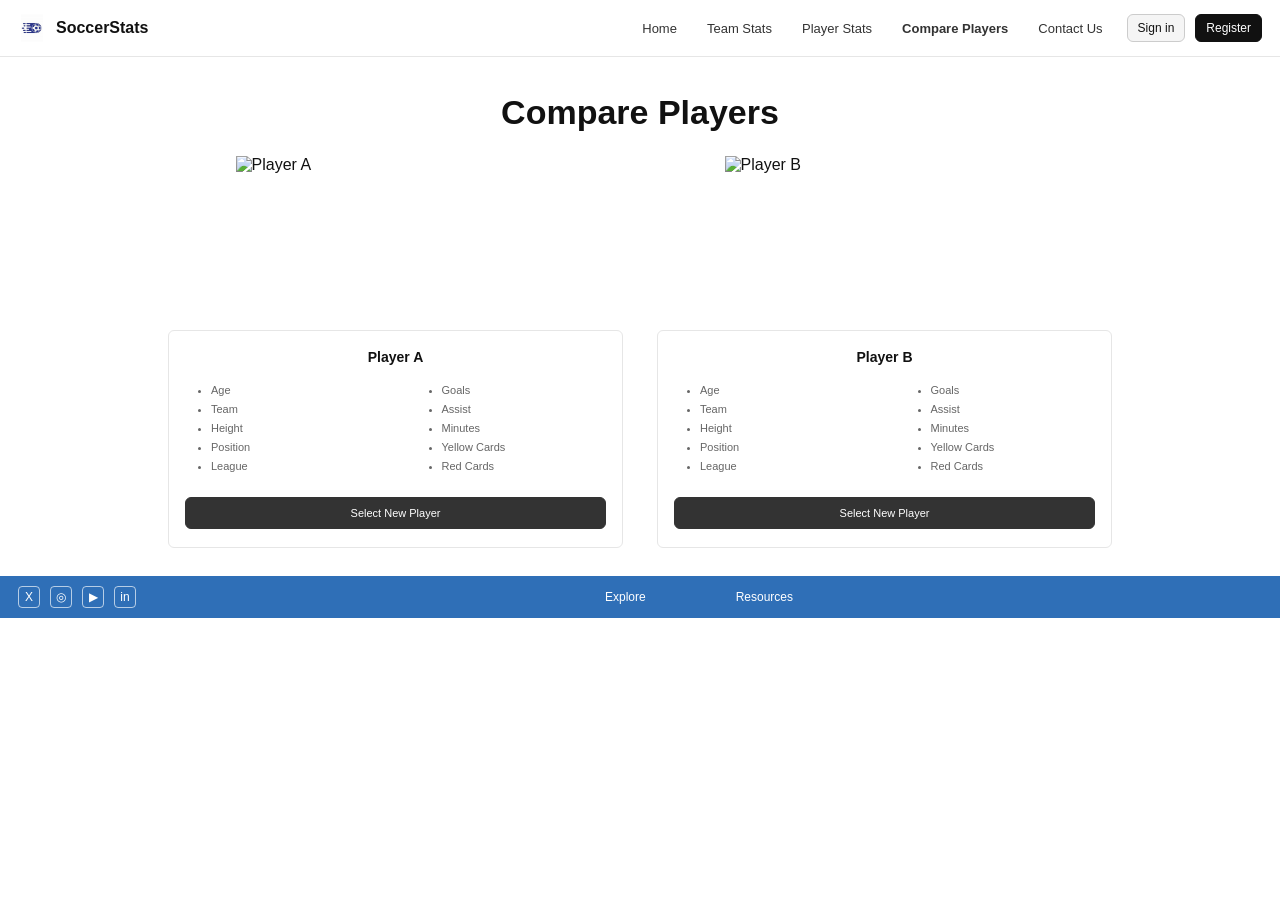
==== compare.html @ dd5eb85a "Add files via upload" ====
<!doctype html>
<html lang="en">
<head>
  <meta charset="utf-8" />
  <meta name="viewport" content="width=device-width, initial-scale=1" />
  <title>SoccerStats | Compare Players</title>
  <!-- Author: Isaac Sanchez  -->
  <link rel="stylesheet" href="styles.css" />
</head>

<body>
  <header class="site-header">
    <div class="brand">
      <img class="brand-logo" src="images/logo.png" alt="SoccerStats logo" />
      <span class="brand-name">SoccerStats</span>
    </div>

    <nav class="top-nav" aria-label="Primary">
      <a class="nav-link" href="index.html">Home</a>
      <a class="nav-link" href="team-stats.html">Team Stats</a>
      <a class="nav-link" href="player-stats.html">Player Stats</a>
      <a class="nav-link active" href="compare.html" aria-current="page">Compare Players</a>
      <a class="nav-link" href="contact.html">Contact Us</a>

      <div class="nav-actions">
        <a class="btn btn-ghost" href="signin.html">Sign in</a>
        <a class="btn btn-solid" href="register.html">Register</a>
      </div>
    </nav>
  </header>

  <main class="page">
    <h1 class="page-title">Compare Players</h1>

    <section class="compare-layout" aria-label="Compare players section">
      <!-- Player A -->
      <article class="compare-panel" aria-label="Player A panel">
        <img class="compare-photo" src="images/players/player-a.jpg" alt="Player A" />

        <div class="compare-card">
          <h2 class="compare-title">Player A</h2>

          <div class="compare-columns">
            <ul class="stat-list">
              <li>Age</li>
              <li>Team</li>
              <li>Height</li>
              <li>Position</li>
              <li>League</li>
            </ul>

            <ul class="stat-list">
              <li>Goals</li>
              <li>Assist</li>
              <li>Minutes</li>
              <li>Yellow Cards</li>
              <li>Red Cards</li>
            </ul>
          </div>

          <button class="select-team-btn" type="button">Select New Player</button>
        </div>
      </article>

      <!-- Player B -->
      <article class="compare-panel" aria-label="Player B panel">
        <img class="compare-photo" src="images/players/player-b.jpg" alt="Player B" />

        <div class="compare-card">
          <h2 class="compare-title">Player B</h2>

          <div class="compare-columns">
            <ul class="stat-list">
              <li>Age</li>
              <li>Team</li>
              <li>Height</li>
              <li>Position</li>
              <li>League</li>
            </ul>

            <ul class="stat-list">
              <li>Goals</li>
              <li>Assist</li>
              <li>Minutes</li>
              <li>Yellow Cards</li>
              <li>Red Cards</li>
            </ul>
          </div>

          <button class="select-team-btn" type="button">Select New Player</button>
        </div>
      </article>
    </section>
  </main>

  <footer class="site-footer">
    <nav class="footer-left" aria-label="Social links">
      <a class="social" href="#" aria-label="X">X</a>
      <a class="social" href="#" aria-label="Instagram">◎</a>
      <a class="social" href="#" aria-label="YouTube">▶</a>
      <a class="social" href="#" aria-label="LinkedIn">in</a>
    </nav>

    <div class="footer-links">
      <a href="#" class="footer-link">Explore</a>
      <a href="#" class="footer-link">Resources</a>
    </div>

    <div class="footer-right" aria-hidden="true"></div>
  </footer>
</body>
</html>
---- styles.css ----
* { box-sizing: border-box; }

:root {
  --text: #111;
  --muted: #666;
  --line: #e6e6e6;
  --blue: #2f6fb7;
  --btn-dark: #111;
}

body {
  margin: 0;
  font-family: Arial, Helvetica, sans-serif;
  color: var(--text);
  background: #fff;
}

/* Header / Nav */
.site-header {
  display: flex;
  align-items: center;
  gap: 20px;
  padding: 14px 18px;
  border-bottom: 1px solid var(--line);
}

.brand {
  display: flex;
  align-items: center;
  gap: 10px;
  min-width: 170px;
}

.brand-logo {
  width: 28px;
  height: 28px;
  object-fit: contain;
}

.brand-name {
  font-weight: 700;
}

.top-nav {
  display: flex;
  align-items: center;
  gap: 18px;
  flex: 1;
  justify-content: flex-end;
  flex-wrap: wrap;
}

.nav-link {
  text-decoration: none;
  color: #333;
  font-size: 13px;
  padding: 6px 6px;
}

.nav-link.active {
  font-weight: 700;
}

.nav-actions {
  display: flex;
  gap: 10px;
  align-items: center;
}

.btn {
  text-decoration: none;
  font-size: 12px;
  padding: 6px 10px;
  border-radius: 6px;
  border: 1px solid #ccc;
  color: #111;
  background: #fff;
  display: inline-block;
}

.btn-ghost { background: #f5f5f5; }

.btn-solid {
  background: var(--btn-dark);
  color: #fff;
  border-color: var(--btn-dark);
}

/* Main layout */
.page {
  max-width: 980px;
  margin: 0 auto;
  padding: 18px 18px 0;
}

.page-title {
  text-align: center;
  font-size: 34px;
  margin: 18px 0 24px;
}

.content {
  display: grid;
  grid-template-columns: 1fr 1fr;
  gap: 34px;
  align-items: start;
  padding-bottom: 20px;
}

.section-head h2 {
  font-size: 14px;
  margin: 0;
}

.muted {
  margin: 4px 0 14px;
  color: var(--muted);
  font-size: 12px;
}

/* Teams grid */
.teams-grid {
  display: grid;
  grid-template-columns: repeat(3, 92px);
  gap: 14px;
  align-items: center;
}

.team-logo {
  width: 92px;
  height: 92px;
  object-fit: contain;
}

/* Players grid */
.players-grid {
  display: grid;
  grid-template-columns: repeat(3, 1fr);
  gap: 10px;
}

.player-img {
  width: 100%;
  aspect-ratio: 3 / 4;
  object-fit: cover;
  border: 1px solid var(--line);
}

/* Team Stats page */
.search-row {
  display: flex;
  justify-content: center;
  align-items: center;
  gap: 110px;
  margin: 0 0 18px;
  color: #8a8a8a;
  font-size: 11px;
}

.search-icon {
  font-weight: 700;
  color: #333;
}

.stats-layout {
  display: grid;
  grid-template-columns: 1fr 1fr;
  gap: 40px;
  align-items: start;
  padding-bottom: 30px;
}

.team-logo-wrap {
  display: flex;
  justify-content: flex-start;
  align-items: flex-start;
}

.team-logo-large {
  width: 340px;
  max-width: 100%;
  height: auto;
  object-fit: contain;
}

.team-card {
  background: #fff;
  border: 1px solid var(--line);
  border-radius: 6px;
  padding: 22px 18px;
  min-height: 285px;
}

.team-card-title {
  text-align: center;
  margin: 0 0 14px;
  font-size: 14px;
}

.team-card-columns {
  display: grid;
  grid-template-columns: 1fr 1fr;
  gap: 60px;
  justify-content: center;
  padding: 0 10px;
}

.stat-list {
  margin: 0;
  padding-left: 16px;
  font-size: 11px;
  color: #666;
}

.stat-list li {
  margin: 7px 0;
}

.select-team-btn {
  display: block;
  width: 100%;
  margin-top: 18px;
  padding: 9px 12px;
  border-radius: 6px;
  border: 1px solid #333;
  background: #333;
  color: #fff;
  font-size: 11px;
  cursor: pointer;
}

.select-team-btn:hover { filter: brightness(1.05); }

/* Footer */
.site-footer {
  background: var(--blue);
  color: #fff;
  padding: 10px 18px;
  display: flex;
  align-items: center;
  justify-content: space-between;
}

.footer-left {
  display: flex;
  gap: 10px;
}

.social {
  width: 22px;
  height: 22px;
  border: 1px solid rgba(255,255,255,0.65);
  border-radius: 4px;
  display: inline-flex;
  align-items: center;
  justify-content: center;
  color: #fff;
  text-decoration: none;
  font-size: 12px;
}

.footer-links {
  display: flex;
  gap: 90px;
  font-size: 12px;
}

.footer-link {
  color: #fff;
  text-decoration: none;
}

/* Responsive */
@media (max-width: 900px) {
  .content { grid-template-columns: 1fr; }
  .stats-layout { grid-template-columns: 1fr; }
  .footer-links { gap: 30px; }
  .team-card-columns { gap: 20px; }
  .search-row { gap: 30px; }
}
/* ===== Contact page ===== */

.page-subtitle {
  text-align: center;
  margin: -10px 0 18px;
  color: #333;
  font-size: 16px;
}

.contact-wrap {
  display: flex;
  justify-content: center;
  padding-bottom: 30px;
}

.contact-card {
  width: 260px;
  border: 1px solid var(--line);
  border-radius: 6px;
  padding: 14px;
  background: #fff;
}

.form-group { margin-bottom: 12px; }

.form-label {
  display: block;
  font-size: 11px;
  color: #333;
  margin-bottom: 4px;
}

.form-input,
.form-textarea {
  width: 100%;
  padding: 7px 8px;
  font-size: 11px;
  border: 1px solid var(--line);
  border-radius: 4px;
  outline: none;
}

.form-textarea { resize: none; }

.form-submit {
  width: 100%;
  padding: 9px 12px;
  border-radius: 6px;
  border: 1px solid #333;
  background: #333;
  color: #fff;
  font-size: 11px;
  cursor: pointer;
}

.form-submit:hover { filter: brightness(1.05); }

/* ===== Compare page ===== */

.compare-layout {
  display: grid;
  grid-template-columns: 1fr 1fr;
  gap: 34px;
  align-items: start;
  padding-bottom: 28px;
}

.compare-panel {
  display: flex;
  flex-direction: column;
  align-items: center;
}

.compare-photo {
  width: 320px;
  max-width: 100%;
  height: 180px;
  object-fit: cover;
  margin-bottom: -6px; /* lets the card tuck under a bit */
}

.compare-card {
  width: 100%;
  border: 1px solid var(--line);
  border-radius: 6px;
  padding: 18px 16px;
  background: #fff;
}

.compare-title {
  text-align: center;
  margin: 0 0 12px;
  font-size: 14px;
}

.compare-columns {
  display: grid;
  grid-template-columns: 1fr 1fr;
  gap: 60px;
  padding: 0 10px;
}

/* ===== Player Stats page ===== */

.playerstats-layout {
  display: grid;
  grid-template-columns: 1fr 1fr;
  gap: 40px;
  align-items: start;
  padding-bottom: 30px;
}

.playerstats-photo-wrap {
  display: flex;
  justify-content: flex-start;
  align-items: flex-start;
}

.playerstats-photo {
  width: 520px;
  max-width: 100%;
  height: auto;
  object-fit: cover;
}

/* Responsive adjustments */
@media (max-width: 900px) {
  .compare-layout { grid-template-columns: 1fr; }
  .playerstats-layout { grid-template-columns: 1fr; }
  .compare-columns { gap: 20px; }
}
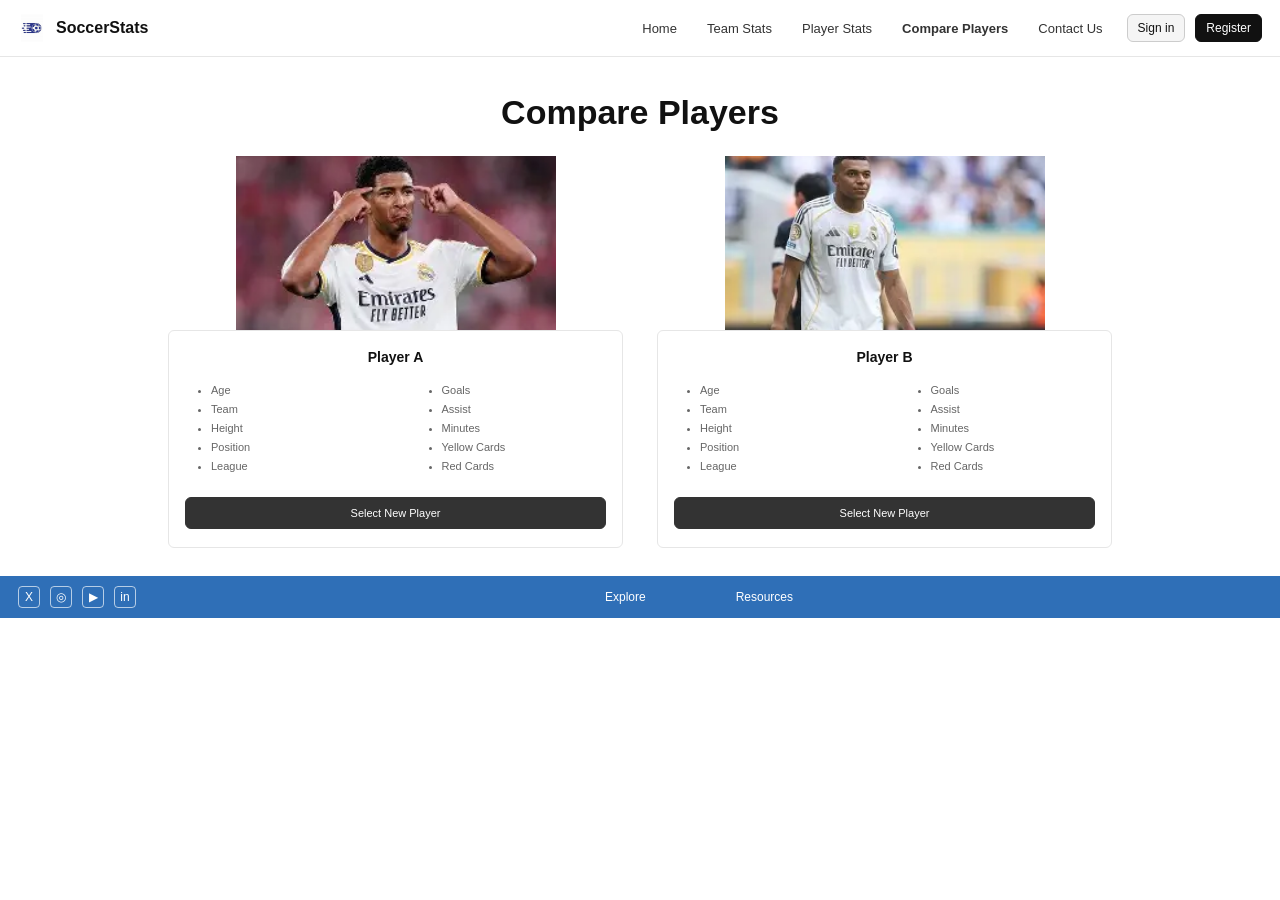
==== commit 6ae462ee: "Update player images and details in compare.html" ====
--- a/compare.html
+++ b/compare.html
@@ -35,7 +35,7 @@
     <section class="compare-layout" aria-label="Compare players section">
       <!-- Player A -->
       <article class="compare-panel" aria-label="Player A panel">
-        <img class="compare-photo" src="images/players/player-a.jpg" alt="Player A" />
+        <img class="compare-photo" src="images/players/bellingham.jpg" alt="Player A" />
 
         <div class="compare-card">
           <h2 class="compare-title">Player A</h2>
@@ -64,7 +64,7 @@
 
       <!-- Player B -->
       <article class="compare-panel" aria-label="Player B panel">
-        <img class="compare-photo" src="images/players/player-b.jpg" alt="Player B" />
+        <img class="compare-photo" src="images/players/mbappe.jpg" alt="Player B" />
 
         <div class="compare-card">
           <h2 class="compare-title">Player B</h2>
@@ -109,4 +109,5 @@
     <div class="footer-right" aria-hidden="true"></div>
   </footer>
 </body>
-</html>+
+</html>
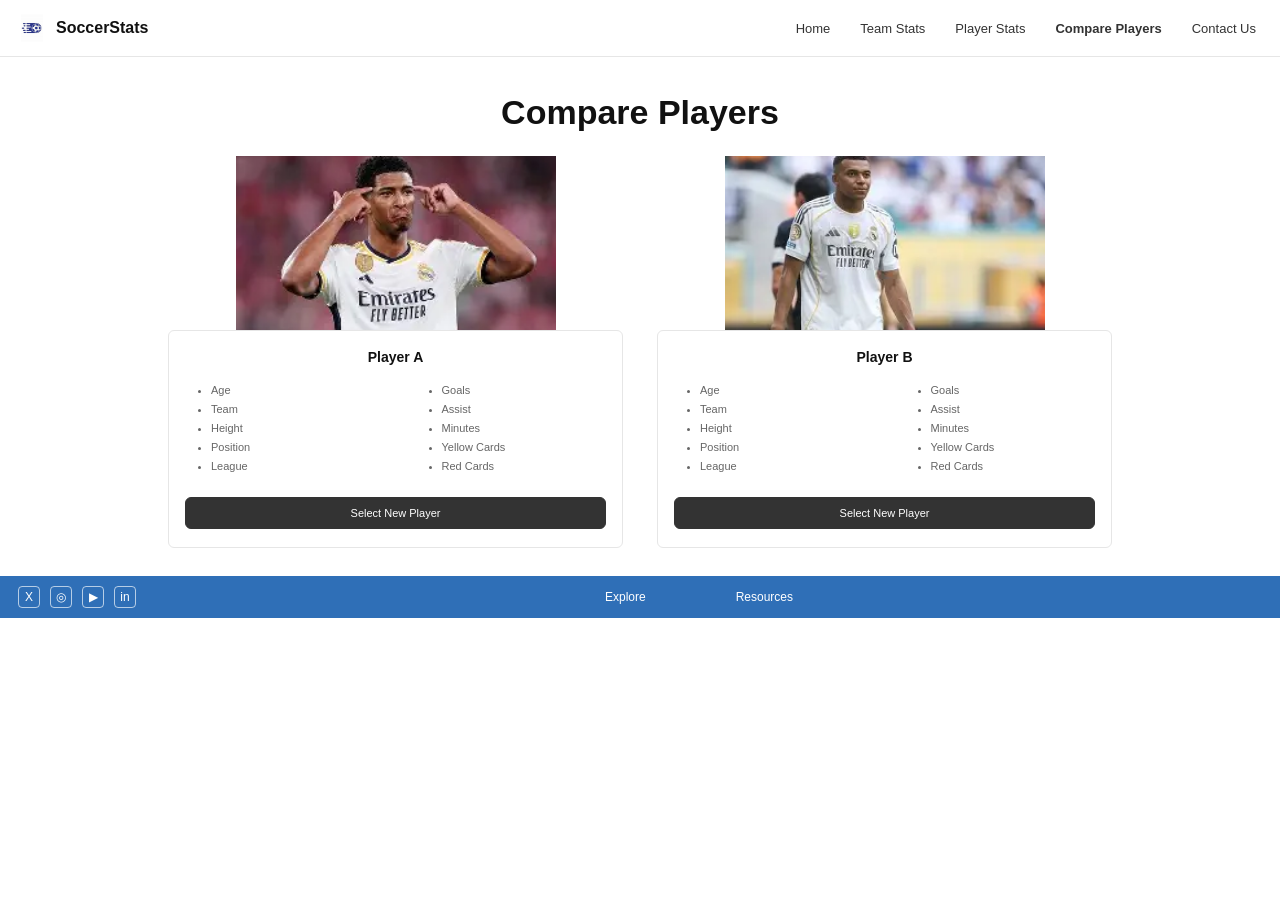
==== commit ed588a87: "Remove unnecessary HTML elements" ====
--- a/compare.html
+++ b/compare.html
@@ -21,11 +21,6 @@
       <a class="nav-link" href="player-stats.html">Player Stats</a>
       <a class="nav-link active" href="compare.html" aria-current="page">Compare Players</a>
       <a class="nav-link" href="contact.html">Contact Us</a>
-
-      <div class="nav-actions">
-        <a class="btn btn-ghost" href="signin.html">Sign in</a>
-        <a class="btn btn-solid" href="register.html">Register</a>
-      </div>
     </nav>
   </header>
 
@@ -111,3 +106,4 @@
 </body>
 
 </html>
+
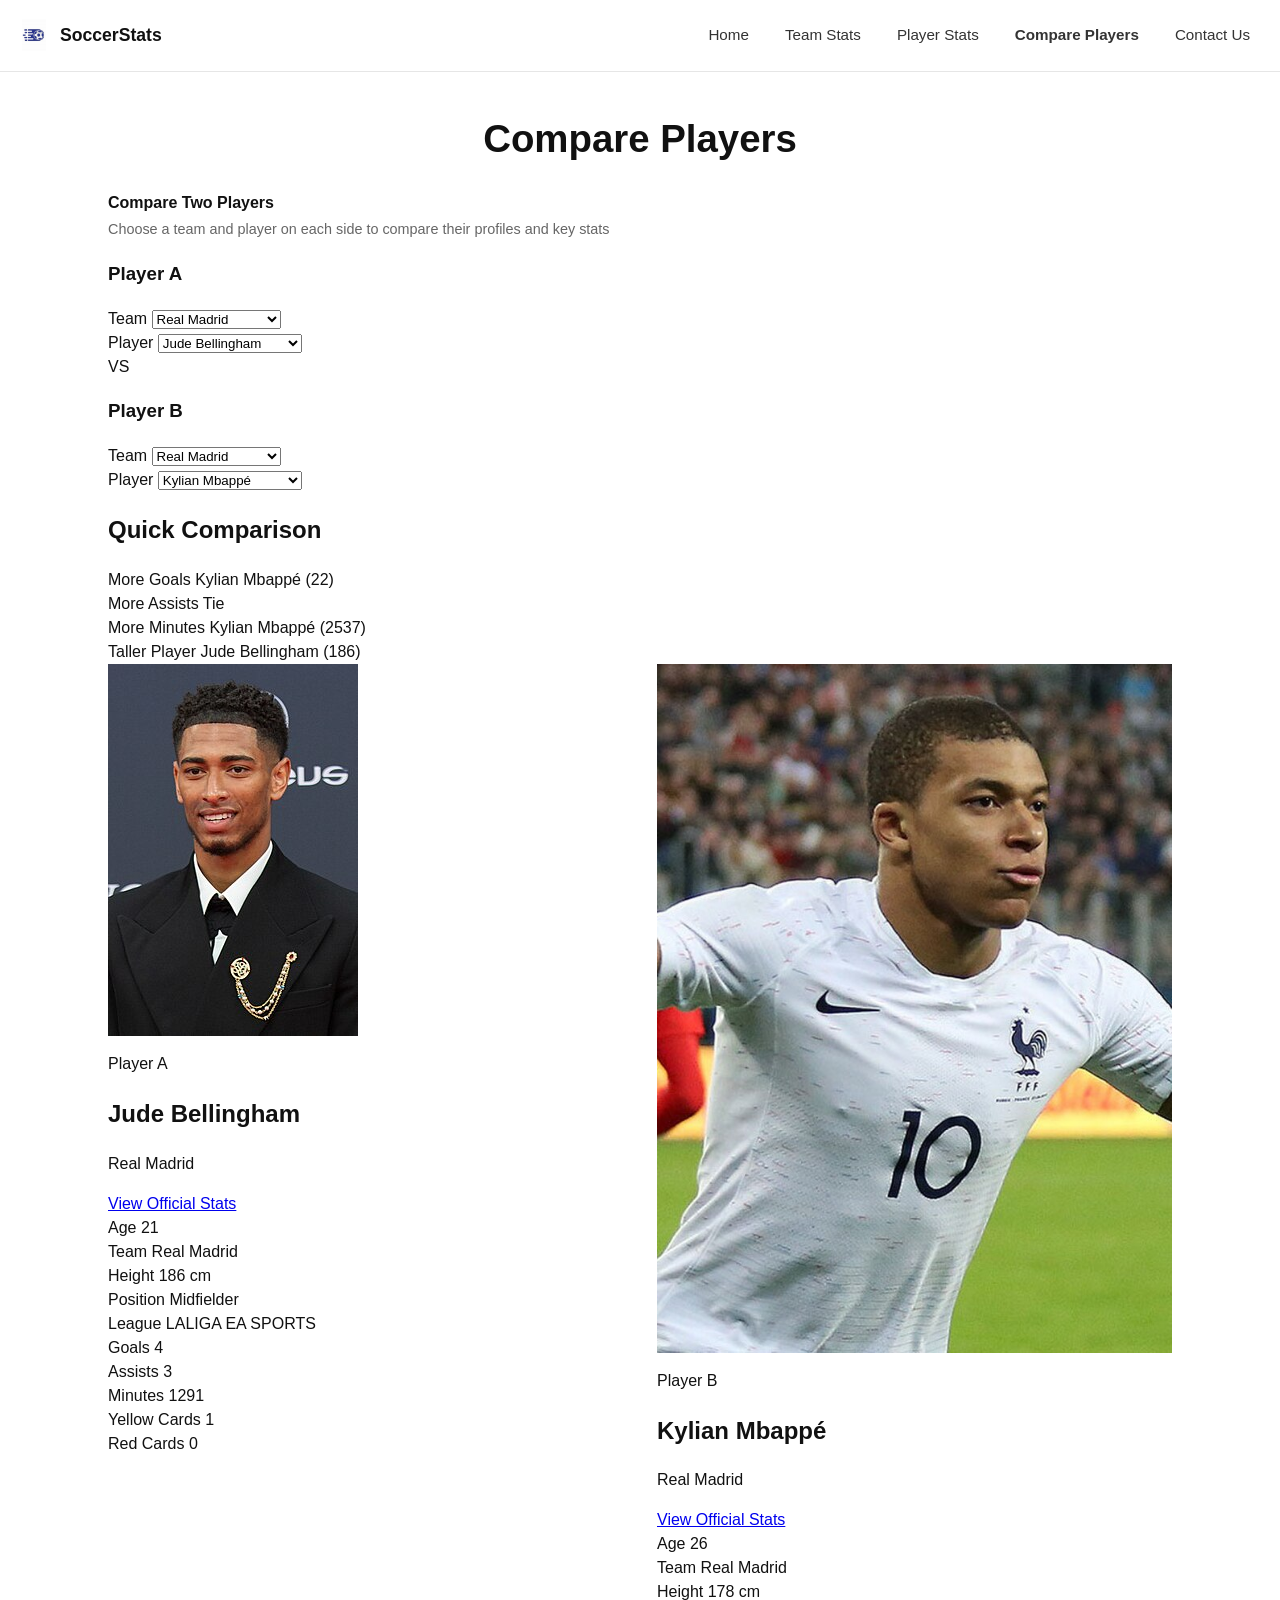
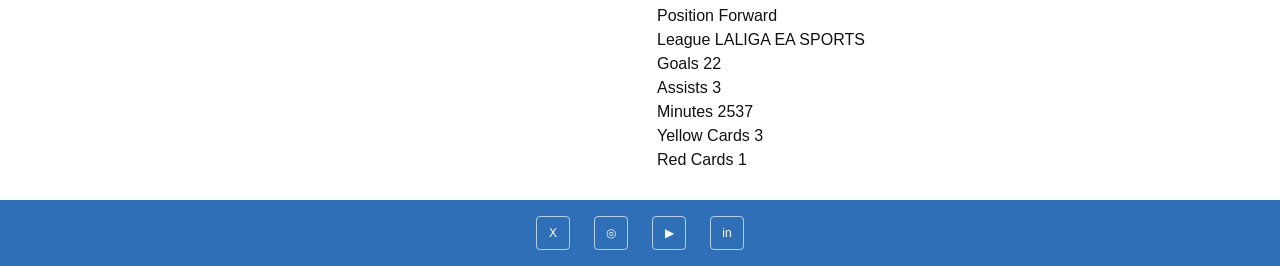
==== commit d3b56219: "Update compare.html" ====
--- a/compare.html
+++ b/compare.html
@@ -4,7 +4,7 @@
   <meta charset="utf-8" />
   <meta name="viewport" content="width=device-width, initial-scale=1" />
   <title>SoccerStats | Compare Players</title>
-  <!-- Author: Isaac Sanchez  -->
+  <!-- Author: Isaac Sanchez -->
   <link rel="stylesheet" href="styles.css" />
 </head>
 
@@ -27,62 +27,189 @@
   <main class="page">
     <h1 class="page-title">Compare Players</h1>
 
-    <section class="compare-layout" aria-label="Compare players section">
-      <!-- Player A -->
-      <article class="compare-panel" aria-label="Player A panel">
-        <img class="compare-photo" src="images/players/bellingham.jpg" alt="Player A" />
-
-        <div class="compare-card">
-          <h2 class="compare-title">Player A</h2>
-
-          <div class="compare-columns">
-            <ul class="stat-list">
-              <li>Age</li>
-              <li>Team</li>
-              <li>Height</li>
-              <li>Position</li>
-              <li>League</li>
-            </ul>
-
-            <ul class="stat-list">
-              <li>Goals</li>
-              <li>Assist</li>
-              <li>Minutes</li>
-              <li>Yellow Cards</li>
-              <li>Red Cards</li>
-            </ul>
+    <section class="section-head compare-page-head">
+      <h2>Compare Two Players</h2>
+      <p class="muted">Choose a team and player on each side to compare their profiles and key stats</p>
+    </section>
+
+    <section class="compare-top-controls" aria-label="Compare player filters">
+      <div class="compare-filter-card">
+        <h3 class="compare-filter-title">Player A</h3>
+
+        <div class="compare-filter-group">
+          <label class="filter-label" for="teamA">Team</label>
+          <select id="teamA" class="filter-select"></select>
+        </div>
+
+        <div class="compare-filter-group">
+          <label class="filter-label" for="playerA">Player</label>
+          <select id="playerA" class="filter-select"></select>
+        </div>
+      </div>
+
+      <div class="compare-vs-badge" aria-hidden="true">VS</div>
+
+      <div class="compare-filter-card">
+        <h3 class="compare-filter-title">Player B</h3>
+
+        <div class="compare-filter-group">
+          <label class="filter-label" for="teamB">Team</label>
+          <select id="teamB" class="filter-select"></select>
+        </div>
+
+        <div class="compare-filter-group">
+          <label class="filter-label" for="playerB">Player</label>
+          <select id="playerB" class="filter-select"></select>
+        </div>
+      </div>
+    </section>
+
+    <section class="compare-summary-card" aria-label="Comparison summary">
+      <h2 class="compare-summary-title">Quick Comparison</h2>
+      <div class="compare-summary-grid">
+        <div class="compare-summary-item">
+          <span class="compare-summary-label">More Goals</span>
+          <span id="summaryGoals" class="compare-summary-value">—</span>
+        </div>
+        <div class="compare-summary-item">
+          <span class="compare-summary-label">More Assists</span>
+          <span id="summaryAssists" class="compare-summary-value">—</span>
+        </div>
+        <div class="compare-summary-item">
+          <span class="compare-summary-label">More Minutes</span>
+          <span id="summaryMinutes" class="compare-summary-value">—</span>
+        </div>
+        <div class="compare-summary-item">
+          <span class="compare-summary-label">Taller Player</span>
+          <span id="summaryHeight" class="compare-summary-value">—</span>
+        </div>
+      </div>
+    </section>
+
+    <section class="compare-layout compare-layout-pro" aria-label="Compare players section">
+      <article class="compare-panel-pro" aria-label="Player A panel">
+        <a id="playerALink" class="compare-photo-link" href="#" target="_blank" rel="noopener noreferrer">
+          <img id="playerAPhoto" class="compare-photo-pro" src="images/players/bellingham.jpg" alt="Player A" />
+        </a>
+
+        <div class="compare-card-pro">
+          <div class="compare-card-header">
+            <div>
+              <p class="compare-kicker">Player A</p>
+              <h2 id="playerAName" class="compare-player-name">Jude Bellingham</h2>
+              <p id="playerATeamText" class="compare-player-team">Real Madrid</p>
+            </div>
+
+            <a id="playerAProfile" class="profile-link-btn" href="#" target="_blank" rel="noopener noreferrer">
+              View Official Stats
+            </a>
           </div>
 
-          <button class="select-team-btn" type="button">Select New Player</button>
+          <div class="compare-stat-grid">
+            <div class="compare-stat-box">
+              <span class="compare-stat-label">Age</span>
+              <span id="aAge" class="compare-stat-value">21</span>
+            </div>
+            <div class="compare-stat-box">
+              <span class="compare-stat-label">Team</span>
+              <span id="aTeam" class="compare-stat-value">Real Madrid</span>
+            </div>
+            <div class="compare-stat-box">
+              <span class="compare-stat-label">Height</span>
+              <span id="aHeight" class="compare-stat-value">186 cm</span>
+            </div>
+            <div class="compare-stat-box">
+              <span class="compare-stat-label">Position</span>
+              <span id="aPosition" class="compare-stat-value">Midfielder</span>
+            </div>
+            <div class="compare-stat-box">
+              <span class="compare-stat-label">League</span>
+              <span id="aLeague" class="compare-stat-value">LALIGA EA SPORTS</span>
+            </div>
+            <div class="compare-stat-box">
+              <span class="compare-stat-label">Goals</span>
+              <span id="aGoals" class="compare-stat-value">4</span>
+            </div>
+            <div class="compare-stat-box">
+              <span class="compare-stat-label">Assists</span>
+              <span id="aAssists" class="compare-stat-value">3</span>
+            </div>
+            <div class="compare-stat-box">
+              <span class="compare-stat-label">Minutes</span>
+              <span id="aMinutes" class="compare-stat-value">1291</span>
+            </div>
+            <div class="compare-stat-box">
+              <span class="compare-stat-label">Yellow Cards</span>
+              <span id="aYellow" class="compare-stat-value">1</span>
+            </div>
+            <div class="compare-stat-box">
+              <span class="compare-stat-label">Red Cards</span>
+              <span id="aRed" class="compare-stat-value">0</span>
+            </div>
+          </div>
         </div>
       </article>
 
-      <!-- Player B -->
-      <article class="compare-panel" aria-label="Player B panel">
-        <img class="compare-photo" src="images/players/mbappe.jpg" alt="Player B" />
-
-        <div class="compare-card">
-          <h2 class="compare-title">Player B</h2>
-
-          <div class="compare-columns">
-            <ul class="stat-list">
-              <li>Age</li>
-              <li>Team</li>
-              <li>Height</li>
-              <li>Position</li>
-              <li>League</li>
-            </ul>
-
-            <ul class="stat-list">
-              <li>Goals</li>
-              <li>Assist</li>
-              <li>Minutes</li>
-              <li>Yellow Cards</li>
-              <li>Red Cards</li>
-            </ul>
+      <article class="compare-panel-pro" aria-label="Player B panel">
+        <a id="playerBLink" class="compare-photo-link" href="#" target="_blank" rel="noopener noreferrer">
+          <img id="playerBPhoto" class="compare-photo-pro" src="images/players/mbappe.jpg" alt="Player B" />
+        </a>
+
+        <div class="compare-card-pro">
+          <div class="compare-card-header">
+            <div>
+              <p class="compare-kicker">Player B</p>
+              <h2 id="playerBName" class="compare-player-name">Kylian Mbappé</h2>
+              <p id="playerBTeamText" class="compare-player-team">Real Madrid</p>
+            </div>
+
+            <a id="playerBProfile" class="profile-link-btn" href="#" target="_blank" rel="noopener noreferrer">
+              View Official Stats
+            </a>
           </div>
 
-          <button class="select-team-btn" type="button">Select New Player</button>
+          <div class="compare-stat-grid">
+            <div class="compare-stat-box">
+              <span class="compare-stat-label">Age</span>
+              <span id="bAge" class="compare-stat-value">26</span>
+            </div>
+            <div class="compare-stat-box">
+              <span class="compare-stat-label">Team</span>
+              <span id="bTeam" class="compare-stat-value">Real Madrid</span>
+            </div>
+            <div class="compare-stat-box">
+              <span class="compare-stat-label">Height</span>
+              <span id="bHeight" class="compare-stat-value">178 cm</span>
+            </div>
+            <div class="compare-stat-box">
+              <span class="compare-stat-label">Position</span>
+              <span id="bPosition" class="compare-stat-value">Forward</span>
+            </div>
+            <div class="compare-stat-box">
+              <span class="compare-stat-label">League</span>
+              <span id="bLeague" class="compare-stat-value">LALIGA EA SPORTS</span>
+            </div>
+            <div class="compare-stat-box">
+              <span class="compare-stat-label">Goals</span>
+              <span id="bGoals" class="compare-stat-value">22</span>
+            </div>
+            <div class="compare-stat-box">
+              <span class="compare-stat-label">Assists</span>
+              <span id="bAssists" class="compare-stat-value">3</span>
+            </div>
+            <div class="compare-stat-box">
+              <span class="compare-stat-label">Minutes</span>
+              <span id="bMinutes" class="compare-stat-value">2537</span>
+            </div>
+            <div class="compare-stat-box">
+              <span class="compare-stat-label">Yellow Cards</span>
+              <span id="bYellow" class="compare-stat-value">3</span>
+            </div>
+            <div class="compare-stat-box">
+              <span class="compare-stat-label">Red Cards</span>
+              <span id="bRed" class="compare-stat-value">1</span>
+            </div>
+          </div>
         </div>
       </article>
     </section>
@@ -90,20 +217,359 @@
 
   <footer class="site-footer">
     <nav class="footer-left" aria-label="Social links">
-      <a class="social" href="#" aria-label="X">X</a>
-      <a class="social" href="#" aria-label="Instagram">◎</a>
-      <a class="social" href="#" aria-label="YouTube">▶</a>
-      <a class="social" href="#" aria-label="LinkedIn">in</a>
+      <a class="social" href="https://x.com" target="_blank" rel="noopener noreferrer" aria-label="X">X</a>
+      <a class="social" href="https://www.instagram.com" target="_blank" rel="noopener noreferrer" aria-label="Instagram">◎</a>
+      <a class="social" href="https://www.youtube.com" target="_blank" rel="noopener noreferrer" aria-label="YouTube">▶</a>
+      <a class="social" href="https://www.linkedin.com" target="_blank" rel="noopener noreferrer" aria-label="LinkedIn">in</a>
     </nav>
-
-    <div class="footer-links">
-      <a href="#" class="footer-link">Explore</a>
-      <a href="#" class="footer-link">Resources</a>
-    </div>
-
-    <div class="footer-right" aria-hidden="true"></div>
   </footer>
+
+  <script>
+    const teams = [
+      {
+        id: "athletic-club",
+        name: "Athletic Club",
+        players: [
+          {
+            name: "Oihan Sancet",
+            age: "24",
+            height: "188 cm",
+            position: "Midfielder",
+            league: "LALIGA EA SPORTS",
+            goals: "15",
+            assists: "1",
+            minutes: "1894",
+            yellowCards: "5",
+            redCards: "0",
+            image: "images/players/sancet.jpg",
+            link: "https://www.laliga.com/en-GB/player/oihan-sancet"
+          },
+          {
+            name: "Nico Williams",
+            age: "22",
+            height: "181 cm",
+            position: "Forward",
+            league: "LALIGA EA SPORTS",
+            goals: "5",
+            assists: "5",
+            minutes: "1671",
+            yellowCards: "1",
+            redCards: "0",
+            image: "images/players/nicowilliams.jpg",
+            link: "https://www.laliga.com/en-GB/player/nico-williams"
+          }
+        ]
+      },
+      {
+        id: "atletico-de-madrid",
+        name: "Atlético de Madrid",
+        players: [
+          {
+            name: "Julián Alvarez",
+            age: "25",
+            height: "170 cm",
+            position: "Forward",
+            league: "LALIGA EA SPORTS",
+            goals: "15",
+            assists: "2",
+            minutes: "2313",
+            yellowCards: "7",
+            redCards: "0",
+            image: "images/players/julianalvarez.jpg",
+            link: "https://www.laliga.com/en-GB/player/julian-alvarez"
+          },
+          {
+            name: "Antoine Griezmann",
+            age: "34",
+            height: "176 cm",
+            position: "Forward",
+            league: "LALIGA EA SPORTS",
+            goals: "8",
+            assists: "6",
+            minutes: "2316",
+            yellowCards: "2",
+            redCards: "0",
+            image: "images/players/griezmann.jpg",
+            link: "https://www.laliga.com/en-GB/player/antoine-griezmann"
+          }
+        ]
+      },
+      {
+        id: "fc-barcelona",
+        name: "FC Barcelona",
+        players: [
+          {
+            name: "Pedri",
+            age: "22",
+            height: "174 cm",
+            position: "Midfielder",
+            league: "LALIGA EA SPORTS",
+            goals: "4",
+            assists: "5",
+            minutes: "2614",
+            yellowCards: "3",
+            redCards: "1",
+            image: "images/players/pedri.jpg",
+            link: "https://www.laliga.com/en-GB/player/pedri"
+          },
+          {
+            name: "Gavi",
+            age: "20",
+            height: "173 cm",
+            position: "Midfielder",
+            league: "LALIGA EA SPORTS",
+            goals: "1",
+            assists: "1",
+            minutes: "993",
+            yellowCards: "4",
+            redCards: "0",
+            image: "images/players/gavi.jpg",
+            link: "https://www.laliga.com/en-GB/player/gavi"
+          },
+          {
+            name: "Dani Olmo",
+            age: "26",
+            height: "179 cm",
+            position: "Midfielder",
+            league: "LALIGA EA SPORTS",
+            goals: "9",
+            assists: "2",
+            minutes: "1277",
+            yellowCards: "1",
+            redCards: "0",
+            image: "images/players/olmo.jpg",
+            link: "https://www.laliga.com/en-GB/player/dani-olmo"
+          }
+        ]
+      },
+      {
+        id: "real-madrid",
+        name: "Real Madrid",
+        players: [
+          {
+            name: "Jude Bellingham",
+            age: "21",
+            height: "186 cm",
+            position: "Midfielder",
+            league: "LALIGA EA SPORTS",
+            goals: "4",
+            assists: "3",
+            minutes: "1291",
+            yellowCards: "1",
+            redCards: "0",
+            image: "images/players/bellingham.jpg",
+            link: "https://www.laliga.com/en-GB/player/jude-bellingham"
+          },
+          {
+            name: "Kylian Mbappé",
+            age: "26",
+            height: "178 cm",
+            position: "Forward",
+            league: "LALIGA EA SPORTS",
+            goals: "22",
+            assists: "3",
+            minutes: "2537",
+            yellowCards: "3",
+            redCards: "1",
+            image: "images/players/mbappe.jpg",
+            link: "https://www.laliga.com/en-GB/player/kylian-mbappe-lottin"
+          },
+          {
+            name: "Vinícius Júnior",
+            age: "24",
+            height: "176 cm",
+            position: "Forward",
+            league: "LALIGA EA SPORTS",
+            goals: "10",
+            assists: "5",
+            minutes: "1966",
+            yellowCards: "8",
+            redCards: "1",
+            image: "images/players/vinicius.jpg",
+            link: "https://www.laliga.com/en-GB/player/vini-jr"
+          },
+          {
+            name: "Rodrygo",
+            age: "24",
+            height: "174 cm",
+            position: "Forward",
+            league: "LALIGA EA SPORTS",
+            goals: "6",
+            assists: "5",
+            minutes: "1727",
+            yellowCards: "0",
+            redCards: "0",
+            image: "images/players/rodrygo.jpg",
+            link: "https://www.laliga.com/en-GB/player/rodrygo"
+          },
+          {
+            name: "Eduardo Camavinga",
+            age: "22",
+            height: "182 cm",
+            position: "Midfielder",
+            league: "LALIGA EA SPORTS",
+            goals: "0",
+            assists: "2",
+            minutes: "1166",
+            yellowCards: "5",
+            redCards: "0",
+            image: "images/players/camavinga.jpg",
+            link: "https://www.laliga.com/en-GB/player/eduardo-camavinga"
+          }
+        ]
+      }
+    ];
+
+    const teamA = document.getElementById("teamA");
+    const teamB = document.getElementById("teamB");
+    const playerA = document.getElementById("playerA");
+    const playerB = document.getElementById("playerB");
+
+    function populateTeamSelect(selectEl) {
+      selectEl.innerHTML = "";
+      teams.forEach(team => {
+        const option = document.createElement("option");
+        option.value = team.id;
+        option.textContent = team.name;
+        selectEl.appendChild(option);
+      });
+    }
+
+    function populatePlayerSelect(teamId, selectEl, defaultName = "") {
+      const team = teams.find(t => t.id === teamId);
+      selectEl.innerHTML = "";
+
+      if (!team || !team.players.length) {
+        const option = document.createElement("option");
+        option.value = "";
+        option.textContent = "No players available";
+        selectEl.appendChild(option);
+        return;
+      }
+
+      team.players.forEach((player, index) => {
+        const option = document.createElement("option");
+        option.value = player.name;
+        option.textContent = player.name;
+        if ((defaultName && player.name === defaultName) || (!defaultName && index === 0)) {
+          option.selected = true;
+        }
+        selectEl.appendChild(option);
+      });
+    }
+
+    function getPlayer(teamId, playerName) {
+      const team = teams.find(t => t.id === teamId);
+      if (!team) return null;
+      return team.players.find(player => player.name === playerName) || team.players[0] || null;
+    }
+
+    function setText(id, value) {
+      document.getElementById(id).textContent = value;
+    }
+
+    function renderCard(side, teamId, playerName) {
+      const team = teams.find(t => t.id === teamId);
+      const player = getPlayer(teamId, playerName);
+
+      if (!team || !player) return;
+
+      document.getElementById(`player${side}Photo`).src = player.image;
+      document.getElementById(`player${side}Photo`).alt = player.name;
+      document.getElementById(`player${side}Link`).href = player.link;
+      document.getElementById(`player${side}Profile`).href = player.link;
+
+      setText(`player${side}Name`, player.name);
+      setText(`player${side}TeamText`, team.name);
+
+      const prefix = side.toLowerCase();
+      setText(`${prefix}Age`, player.age);
+      setText(`${prefix}Team`, team.name);
+      setText(`${prefix}Height`, player.height);
+      setText(`${prefix}Position`, player.position);
+      setText(`${prefix}League`, player.league);
+      setText(`${prefix}Goals`, player.goals);
+      setText(`${prefix}Assists`, player.assists);
+      setText(`${prefix}Minutes`, player.minutes);
+      setText(`${prefix}Yellow`, player.yellowCards);
+      setText(`${prefix}Red`, player.redCards);
+    }
+
+    function parseNumber(value) {
+      return Number(String(value).replace(/[^\d.]/g, "")) || 0;
+    }
+
+    function winnerText(aName, aValue, bName, bValue) {
+      if (aValue > bValue) return `${aName} (${aValue})`;
+      if (bValue > aValue) return `${bName} (${bValue})`;
+      return "Tie";
+    }
+
+    function updateSummary() {
+      const playerOne = getPlayer(teamA.value, playerA.value);
+      const playerTwo = getPlayer(teamB.value, playerB.value);
+
+      if (!playerOne || !playerTwo) return;
+
+      document.getElementById("summaryGoals").textContent = winnerText(
+        playerOne.name,
+        parseNumber(playerOne.goals),
+        playerTwo.name,
+        parseNumber(playerTwo.goals)
+      );
+
+      document.getElementById("summaryAssists").textContent = winnerText(
+        playerOne.name,
+        parseNumber(playerOne.assists),
+        playerTwo.name,
+        parseNumber(playerTwo.assists)
+      );
+
+      document.getElementById("summaryMinutes").textContent = winnerText(
+        playerOne.name,
+        parseNumber(playerOne.minutes),
+        playerTwo.name,
+        parseNumber(playerTwo.minutes)
+      );
+
+      document.getElementById("summaryHeight").textContent = winnerText(
+        playerOne.name,
+        parseNumber(playerOne.height),
+        playerTwo.name,
+        parseNumber(playerTwo.height)
+      );
+    }
+
+    function refreshCompare() {
+      renderCard("A", teamA.value, playerA.value);
+      renderCard("B", teamB.value, playerB.value);
+      updateSummary();
+    }
+
+    teamA.addEventListener("change", () => {
+      populatePlayerSelect(teamA.value, playerA);
+      refreshCompare();
+    });
+
+    teamB.addEventListener("change", () => {
+      populatePlayerSelect(teamB.value, playerB);
+      refreshCompare();
+    });
+
+    playerA.addEventListener("change", refreshCompare);
+    playerB.addEventListener("change", refreshCompare);
+
+    populateTeamSelect(teamA);
+    populateTeamSelect(teamB);
+
+    teamA.value = "real-madrid";
+    teamB.value = "real-madrid";
+
+    populatePlayerSelect("real-madrid", playerA, "Jude Bellingham");
+    populatePlayerSelect("real-madrid", playerB, "Kylian Mbappé");
+
+    refreshCompare();
+  </script>
 </body>
-
 </html>
 
--- a/styles.css
+++ b/styles.css
@@ -1,4 +1,6 @@
-* { box-sizing: border-box; }
+* {
+  box-sizing: border-box;
+}
 
 :root {
   --text: #111;
@@ -8,20 +10,35 @@
   --btn-dark: #111;
 }
 
+html,
 body {
   margin: 0;
+  padding: 0;
+  overflow-x: hidden;
+}
+
+body {
   font-family: Arial, Helvetica, sans-serif;
   color: var(--text);
   background: #fff;
+  line-height: 1.5;
+}
+
+img {
+  max-width: 100%;
+  height: auto;
+  display: block;
 }
 
 /* Header / Nav */
 .site-header {
   display: flex;
   align-items: center;
+  justify-content: space-between;
   gap: 20px;
   padding: 14px 18px;
   border-bottom: 1px solid var(--line);
+  flex-wrap: wrap;
 }
 
 .brand {
@@ -32,19 +49,20 @@
 }
 
 .brand-logo {
-  width: 28px;
-  height: 28px;
+  width: 32px;
+  height: 32px;
   object-fit: contain;
 }
 
 .brand-name {
   font-weight: 700;
+  font-size: 1.1rem;
 }
 
 .top-nav {
   display: flex;
   align-items: center;
-  gap: 18px;
+  gap: 12px;
   flex: 1;
   justify-content: flex-end;
   flex-wrap: wrap;
@@ -53,8 +71,14 @@
 .nav-link {
   text-decoration: none;
   color: #333;
-  font-size: 13px;
-  padding: 6px 6px;
+  font-size: 0.95rem;
+  padding: 10px 12px;
+  border-radius: 6px;
+}
+
+.nav-link:hover,
+.nav-link:focus {
+  background: #f3f3f3;
 }
 
 .nav-link.active {
@@ -78,7 +102,9 @@
   display: inline-block;
 }
 
-.btn-ghost { background: #f5f5f5; }
+.btn-ghost {
+  background: #f5f5f5;
+}
 
 .btn-solid {
   background: var(--btn-dark);
@@ -88,14 +114,14 @@
 
 /* Main layout */
 .page {
-  max-width: 980px;
+  max-width: 1100px;
   margin: 0 auto;
-  padding: 18px 18px 0;
+  padding: 20px 18px 0;
 }
 
 .page-title {
   text-align: center;
-  font-size: 34px;
+  font-size: clamp(2rem, 4vw, 2.4rem);
   margin: 18px 0 24px;
 }
 
@@ -107,36 +133,72 @@
   padding-bottom: 20px;
 }
 
+.column {
+  min-width: 0;
+}
+
 .section-head h2 {
-  font-size: 14px;
+  font-size: 1rem;
   margin: 0;
 }
 
 .muted {
   margin: 4px 0 14px;
   color: var(--muted);
-  font-size: 12px;
+  font-size: 0.9rem;
 }
 
 /* Teams grid */
 .teams-grid {
   display: grid;
-  grid-template-columns: repeat(3, 92px);
+  grid-template-columns: repeat(3, minmax(80px, 1fr));
   gap: 14px;
   align-items: center;
 }
 
+.team-link {
+  display: flex;
+  justify-content: center;
+  align-items: center;
+  text-decoration: none;
+  border-radius: 8px;
+  transition: transform 0.2s ease, opacity 0.2s ease;
+}
+
+.team-link:hover,
+.team-link:focus {
+  transform: scale(1.05);
+  opacity: 0.9;
+}
+
 .team-logo {
-  width: 92px;
-  height: 92px;
+  width: 100%;
+  max-width: 110px;
+  aspect-ratio: 1 / 1;
   object-fit: contain;
+  justify-self: center;
+  cursor: pointer;
 }
 
 /* Players grid */
 .players-grid {
   display: grid;
   grid-template-columns: repeat(3, 1fr);
-  gap: 10px;
+  gap: 12px;
+}
+
+.player-link {
+  display: block;
+  text-decoration: none;
+  border-radius: 8px;
+  overflow: hidden;
+  transition: transform 0.2s ease, opacity 0.2s ease;
+}
+
+.player-link:hover,
+.player-link:focus {
+  transform: scale(1.03);
+  opacity: 0.92;
 }
 
 .player-img {
@@ -144,17 +206,21 @@
   aspect-ratio: 3 / 4;
   object-fit: cover;
   border: 1px solid var(--line);
-}
-
-/* Team Stats page */
+  border-radius: 6px;
+  cursor: pointer;
+}
+
+/* Search row */
 .search-row {
   display: flex;
   justify-content: center;
   align-items: center;
-  gap: 110px;
+  gap: 40px;
   margin: 0 0 18px;
   color: #8a8a8a;
-  font-size: 11px;
+  font-size: 0.9rem;
+  flex-wrap: wrap;
+  text-align: center;
 }
 
 .search-icon {
@@ -162,6 +228,7 @@
   color: #333;
 }
 
+/* Team Stats page */
 .stats-layout {
   display: grid;
   grid-template-columns: 1fr 1fr;
@@ -186,7 +253,7 @@
 .team-card {
   background: #fff;
   border: 1px solid var(--line);
-  border-radius: 6px;
+  border-radius: 8px;
   padding: 22px 18px;
   min-height: 285px;
 }
@@ -194,62 +261,68 @@
 .team-card-title {
   text-align: center;
   margin: 0 0 14px;
-  font-size: 14px;
+  font-size: 1rem;
 }
 
 .team-card-columns {
   display: grid;
   grid-template-columns: 1fr 1fr;
-  gap: 60px;
+  gap: 40px;
   justify-content: center;
   padding: 0 10px;
 }
 
 .stat-list {
   margin: 0;
-  padding-left: 16px;
-  font-size: 11px;
+  padding-left: 18px;
+  font-size: 0.95rem;
   color: #666;
 }
 
 .stat-list li {
-  margin: 7px 0;
+  margin: 8px 0;
 }
 
 .select-team-btn {
   display: block;
   width: 100%;
   margin-top: 18px;
-  padding: 9px 12px;
+  padding: 12px 14px;
   border-radius: 6px;
   border: 1px solid #333;
   background: #333;
   color: #fff;
-  font-size: 11px;
+  font-size: 0.95rem;
   cursor: pointer;
 }
 
-.select-team-btn:hover { filter: brightness(1.05); }
+.select-team-btn:hover {
+  filter: brightness(1.05);
+}
 
 /* Footer */
 .site-footer {
   background: var(--blue);
   color: #fff;
-  padding: 10px 18px;
-  display: flex;
-  align-items: center;
-  justify-content: space-between;
+  padding: 16px 18px;
+  display: flex;
+  justify-content: center;
+  align-items: center;
 }
 
 .footer-left {
   display: flex;
-  gap: 10px;
+  justify-content: center;
+  align-items: center;
+  gap: 24px;
+  flex-wrap: wrap;
+  width: 100%;
 }
 
 .social {
-  width: 22px;
-  height: 22px;
-  border: 1px solid rgba(255,255,255,0.65);
+  width: 34px;
+  height: 34px;
+  border: 1px solid rgba(255, 255, 255, 0.65);
   border-radius: 4px;
   display: inline-flex;
   align-items: center;
@@ -257,29 +330,17 @@
   color: #fff;
   text-decoration: none;
   font-size: 12px;
-}
-
-.footer-links {
-  display: flex;
-  gap: 90px;
-  font-size: 12px;
-}
-
-.footer-link {
-  color: #fff;
-  text-decoration: none;
-}
-
-/* Responsive */
-@media (max-width: 900px) {
-  .content { grid-template-columns: 1fr; }
-  .stats-layout { grid-template-columns: 1fr; }
-  .footer-links { gap: 30px; }
-  .team-card-columns { gap: 20px; }
-  .search-row { gap: 30px; }
-}
-/* ===== Contact page ===== */
-
+  cursor: pointer;
+  transition: background 0.2s ease, transform 0.2s ease;
+}
+
+.social:hover,
+.social:focus {
+  background: rgba(255, 255, 255, 0.15);
+  transform: translateY(-2px);
+}
+
+/* Contact page */
 .page-subtitle {
   text-align: center;
   margin: -10px 0 18px;
@@ -294,18 +355,21 @@
 }
 
 .contact-card {
-  width: 260px;
+  width: 100%;
+  max-width: 360px;
   border: 1px solid var(--line);
   border-radius: 6px;
   padding: 14px;
   background: #fff;
 }
 
-.form-group { margin-bottom: 12px; }
+.form-group {
+  margin-bottom: 12px;
+}
 
 .form-label {
   display: block;
-  font-size: 11px;
+  font-size: 0.9rem;
   color: #333;
   margin-bottom: 4px;
 }
@@ -313,30 +377,33 @@
 .form-input,
 .form-textarea {
   width: 100%;
-  padding: 7px 8px;
-  font-size: 11px;
+  padding: 10px 12px;
+  font-size: 0.95rem;
   border: 1px solid var(--line);
   border-radius: 4px;
   outline: none;
 }
 
-.form-textarea { resize: none; }
+.form-textarea {
+  resize: none;
+}
 
 .form-submit {
   width: 100%;
-  padding: 9px 12px;
+  padding: 10px 12px;
   border-radius: 6px;
   border: 1px solid #333;
   background: #333;
   color: #fff;
-  font-size: 11px;
+  font-size: 0.95rem;
   cursor: pointer;
 }
 
-.form-submit:hover { filter: brightness(1.05); }
-
-/* ===== Compare page ===== */
-
+.form-submit:hover {
+  filter: brightness(1.05);
+}
+
+/* Compare page */
 .compare-layout {
   display: grid;
   grid-template-columns: 1fr 1fr;
@@ -356,7 +423,7 @@
   max-width: 100%;
   height: 180px;
   object-fit: cover;
-  margin-bottom: -6px; /* lets the card tuck under a bit */
+  margin-bottom: -6px;
 }
 
 .compare-card {
@@ -376,12 +443,11 @@
 .compare-columns {
   display: grid;
   grid-template-columns: 1fr 1fr;
-  gap: 60px;
+  gap: 40px;
   padding: 0 10px;
 }
 
-/* ===== Player Stats page ===== */
-
+/* Player Stats page */
 .playerstats-layout {
   display: grid;
   grid-template-columns: 1fr 1fr;
@@ -397,15 +463,104 @@
 }
 
 .playerstats-photo {
-  width: 520px;
-  max-width: 100%;
+  width: 100%;
+  max-width: 520px;
   height: auto;
   object-fit: cover;
-}
-
-/* Responsive adjustments */
+  border-radius: 8px;
+}
+
+/* Tablet */
 @media (max-width: 900px) {
-  .compare-layout { grid-template-columns: 1fr; }
-  .playerstats-layout { grid-template-columns: 1fr; }
-  .compare-columns { gap: 20px; }
-}+  .content,
+  .stats-layout,
+  .compare-layout,
+  .playerstats-layout {
+    grid-template-columns: 1fr;
+  }
+
+  .team-card-columns,
+  .compare-columns {
+    gap: 20px;
+  }
+
+  .search-row {
+    gap: 20px;
+  }
+
+  .site-header {
+    align-items: flex-start;
+  }
+
+  .top-nav {
+    justify-content: flex-start;
+    width: 100%;
+  }
+}
+
+/* Mobile */
+@media (max-width: 600px) {
+  .page {
+    padding: 16px 14px 0;
+  }
+
+  .page-title {
+    margin: 16px 0 20px;
+  }
+
+  .site-header {
+    flex-direction: column;
+    align-items: stretch;
+    gap: 12px;
+  }
+
+  .brand {
+    justify-content: center;
+  }
+
+  .top-nav {
+    justify-content: center;
+    gap: 8px;
+  }
+
+  .nav-link {
+    flex: 1 1 auto;
+    text-align: center;
+    padding: 10px;
+    font-size: 0.9rem;
+  }
+
+  .teams-grid {
+    grid-template-columns: repeat(2, 1fr);
+  }
+
+  .players-grid {
+    grid-template-columns: 1fr;
+  }
+
+  .team-card-columns,
+  .compare-columns {
+    grid-template-columns: 1fr;
+    gap: 12px;
+  }
+
+  .site-footer {
+    flex-direction: column;
+    text-align: center;
+  }
+
+  .footer-left {
+    justify-content: center;
+  }
+
+  .search-row {
+    flex-direction: column;
+    gap: 8px;
+  }
+
+  .team-card,
+  .compare-card,
+  .contact-card {
+    padding: 16px;
+  }
+}
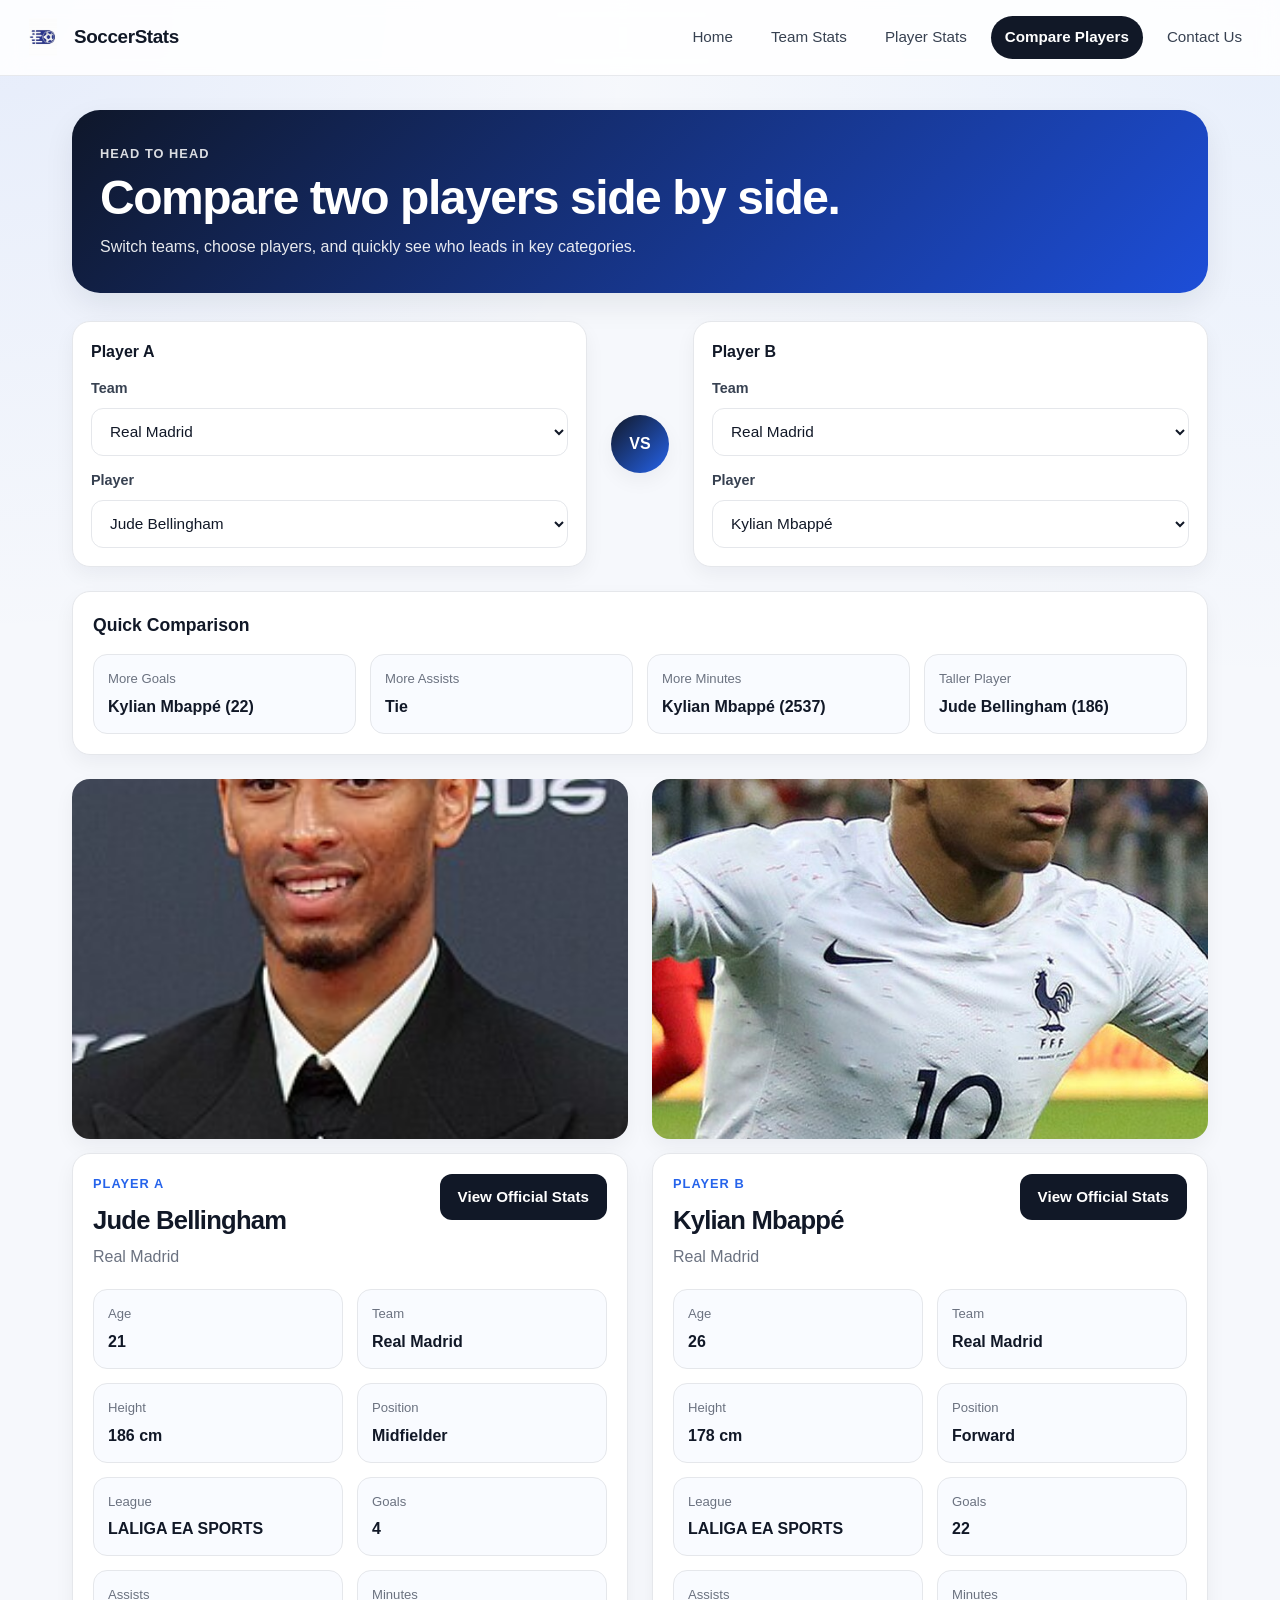
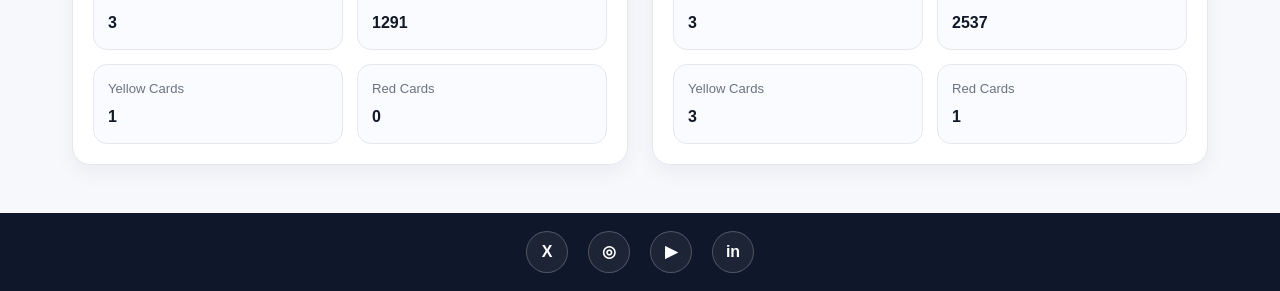
==== commit 817d9246: "Update compare.html" ====
--- a/compare.html
+++ b/compare.html
@@ -4,7 +4,6 @@
   <meta charset="utf-8" />
   <meta name="viewport" content="width=device-width, initial-scale=1" />
   <title>SoccerStats | Compare Players</title>
-  <!-- Author: Isaac Sanchez -->
   <link rel="stylesheet" href="styles.css" />
 </head>
 
@@ -25,38 +24,33 @@
   </header>
 
   <main class="page">
-    <h1 class="page-title">Compare Players</h1>
-
-    <section class="section-head compare-page-head">
-      <h2>Compare Two Players</h2>
-      <p class="muted">Choose a team and player on each side to compare their profiles and key stats</p>
+    <section class="hero-card">
+      <p class="hero-kicker">Head to Head</p>
+      <h1 class="page-title">Compare two players side by side.</h1>
+      <p class="page-subtitle">Switch teams, choose players, and quickly see who leads in key categories.</p>
     </section>
 
-    <section class="compare-top-controls" aria-label="Compare player filters">
+    <section class="compare-top-controls">
       <div class="compare-filter-card">
         <h3 class="compare-filter-title">Player A</h3>
-
         <div class="compare-filter-group">
           <label class="filter-label" for="teamA">Team</label>
           <select id="teamA" class="filter-select"></select>
         </div>
-
         <div class="compare-filter-group">
           <label class="filter-label" for="playerA">Player</label>
           <select id="playerA" class="filter-select"></select>
         </div>
       </div>
 
-      <div class="compare-vs-badge" aria-hidden="true">VS</div>
+      <div class="compare-vs-badge">VS</div>
 
       <div class="compare-filter-card">
         <h3 class="compare-filter-title">Player B</h3>
-
         <div class="compare-filter-group">
           <label class="filter-label" for="teamB">Team</label>
           <select id="teamB" class="filter-select"></select>
         </div>
-
         <div class="compare-filter-group">
           <label class="filter-label" for="playerB">Player</label>
           <select id="playerB" class="filter-select"></select>
@@ -64,30 +58,18 @@
       </div>
     </section>
 
-    <section class="compare-summary-card" aria-label="Comparison summary">
+    <section class="compare-summary-card">
       <h2 class="compare-summary-title">Quick Comparison</h2>
       <div class="compare-summary-grid">
-        <div class="compare-summary-item">
-          <span class="compare-summary-label">More Goals</span>
-          <span id="summaryGoals" class="compare-summary-value">—</span>
-        </div>
-        <div class="compare-summary-item">
-          <span class="compare-summary-label">More Assists</span>
-          <span id="summaryAssists" class="compare-summary-value">—</span>
-        </div>
-        <div class="compare-summary-item">
-          <span class="compare-summary-label">More Minutes</span>
-          <span id="summaryMinutes" class="compare-summary-value">—</span>
-        </div>
-        <div class="compare-summary-item">
-          <span class="compare-summary-label">Taller Player</span>
-          <span id="summaryHeight" class="compare-summary-value">—</span>
-        </div>
+        <div class="compare-summary-item"><span class="compare-summary-label">More Goals</span><span id="summaryGoals" class="compare-summary-value">—</span></div>
+        <div class="compare-summary-item"><span class="compare-summary-label">More Assists</span><span id="summaryAssists" class="compare-summary-value">—</span></div>
+        <div class="compare-summary-item"><span class="compare-summary-label">More Minutes</span><span id="summaryMinutes" class="compare-summary-value">—</span></div>
+        <div class="compare-summary-item"><span class="compare-summary-label">Taller Player</span><span id="summaryHeight" class="compare-summary-value">—</span></div>
       </div>
     </section>
 
-    <section class="compare-layout compare-layout-pro" aria-label="Compare players section">
-      <article class="compare-panel-pro" aria-label="Player A panel">
+    <section class="compare-layout-pro">
+      <article class="compare-panel-pro">
         <a id="playerALink" class="compare-photo-link" href="#" target="_blank" rel="noopener noreferrer">
           <img id="playerAPhoto" class="compare-photo-pro" src="images/players/bellingham.jpg" alt="Player A" />
         </a>
@@ -99,58 +81,25 @@
               <h2 id="playerAName" class="compare-player-name">Jude Bellingham</h2>
               <p id="playerATeamText" class="compare-player-team">Real Madrid</p>
             </div>
-
-            <a id="playerAProfile" class="profile-link-btn" href="#" target="_blank" rel="noopener noreferrer">
-              View Official Stats
-            </a>
+            <a id="playerAProfile" class="profile-link-btn" href="#" target="_blank" rel="noopener noreferrer">View Official Stats</a>
           </div>
 
           <div class="compare-stat-grid">
-            <div class="compare-stat-box">
-              <span class="compare-stat-label">Age</span>
-              <span id="aAge" class="compare-stat-value">21</span>
-            </div>
-            <div class="compare-stat-box">
-              <span class="compare-stat-label">Team</span>
-              <span id="aTeam" class="compare-stat-value">Real Madrid</span>
-            </div>
-            <div class="compare-stat-box">
-              <span class="compare-stat-label">Height</span>
-              <span id="aHeight" class="compare-stat-value">186 cm</span>
-            </div>
-            <div class="compare-stat-box">
-              <span class="compare-stat-label">Position</span>
-              <span id="aPosition" class="compare-stat-value">Midfielder</span>
-            </div>
-            <div class="compare-stat-box">
-              <span class="compare-stat-label">League</span>
-              <span id="aLeague" class="compare-stat-value">LALIGA EA SPORTS</span>
-            </div>
-            <div class="compare-stat-box">
-              <span class="compare-stat-label">Goals</span>
-              <span id="aGoals" class="compare-stat-value">4</span>
-            </div>
-            <div class="compare-stat-box">
-              <span class="compare-stat-label">Assists</span>
-              <span id="aAssists" class="compare-stat-value">3</span>
-            </div>
-            <div class="compare-stat-box">
-              <span class="compare-stat-label">Minutes</span>
-              <span id="aMinutes" class="compare-stat-value">1291</span>
-            </div>
-            <div class="compare-stat-box">
-              <span class="compare-stat-label">Yellow Cards</span>
-              <span id="aYellow" class="compare-stat-value">1</span>
-            </div>
-            <div class="compare-stat-box">
-              <span class="compare-stat-label">Red Cards</span>
-              <span id="aRed" class="compare-stat-value">0</span>
-            </div>
+            <div class="compare-stat-box"><span class="compare-stat-label">Age</span><span id="aAge" class="compare-stat-value">21</span></div>
+            <div class="compare-stat-box"><span class="compare-stat-label">Team</span><span id="aTeam" class="compare-stat-value">Real Madrid</span></div>
+            <div class="compare-stat-box"><span class="compare-stat-label">Height</span><span id="aHeight" class="compare-stat-value">186 cm</span></div>
+            <div class="compare-stat-box"><span class="compare-stat-label">Position</span><span id="aPosition" class="compare-stat-value">Midfielder</span></div>
+            <div class="compare-stat-box"><span class="compare-stat-label">League</span><span id="aLeague" class="compare-stat-value">LALIGA EA SPORTS</span></div>
+            <div class="compare-stat-box"><span class="compare-stat-label">Goals</span><span id="aGoals" class="compare-stat-value">4</span></div>
+            <div class="compare-stat-box"><span class="compare-stat-label">Assists</span><span id="aAssists" class="compare-stat-value">3</span></div>
+            <div class="compare-stat-box"><span class="compare-stat-label">Minutes</span><span id="aMinutes" class="compare-stat-value">1291</span></div>
+            <div class="compare-stat-box"><span class="compare-stat-label">Yellow Cards</span><span id="aYellow" class="compare-stat-value">1</span></div>
+            <div class="compare-stat-box"><span class="compare-stat-label">Red Cards</span><span id="aRed" class="compare-stat-value">0</span></div>
           </div>
         </div>
       </article>
 
-      <article class="compare-panel-pro" aria-label="Player B panel">
+      <article class="compare-panel-pro">
         <a id="playerBLink" class="compare-photo-link" href="#" target="_blank" rel="noopener noreferrer">
           <img id="playerBPhoto" class="compare-photo-pro" src="images/players/mbappe.jpg" alt="Player B" />
         </a>
@@ -162,53 +111,20 @@
               <h2 id="playerBName" class="compare-player-name">Kylian Mbappé</h2>
               <p id="playerBTeamText" class="compare-player-team">Real Madrid</p>
             </div>
-
-            <a id="playerBProfile" class="profile-link-btn" href="#" target="_blank" rel="noopener noreferrer">
-              View Official Stats
-            </a>
+            <a id="playerBProfile" class="profile-link-btn" href="#" target="_blank" rel="noopener noreferrer">View Official Stats</a>
           </div>
 
           <div class="compare-stat-grid">
-            <div class="compare-stat-box">
-              <span class="compare-stat-label">Age</span>
-              <span id="bAge" class="compare-stat-value">26</span>
-            </div>
-            <div class="compare-stat-box">
-              <span class="compare-stat-label">Team</span>
-              <span id="bTeam" class="compare-stat-value">Real Madrid</span>
-            </div>
-            <div class="compare-stat-box">
-              <span class="compare-stat-label">Height</span>
-              <span id="bHeight" class="compare-stat-value">178 cm</span>
-            </div>
-            <div class="compare-stat-box">
-              <span class="compare-stat-label">Position</span>
-              <span id="bPosition" class="compare-stat-value">Forward</span>
-            </div>
-            <div class="compare-stat-box">
-              <span class="compare-stat-label">League</span>
-              <span id="bLeague" class="compare-stat-value">LALIGA EA SPORTS</span>
-            </div>
-            <div class="compare-stat-box">
-              <span class="compare-stat-label">Goals</span>
-              <span id="bGoals" class="compare-stat-value">22</span>
-            </div>
-            <div class="compare-stat-box">
-              <span class="compare-stat-label">Assists</span>
-              <span id="bAssists" class="compare-stat-value">3</span>
-            </div>
-            <div class="compare-stat-box">
-              <span class="compare-stat-label">Minutes</span>
-              <span id="bMinutes" class="compare-stat-value">2537</span>
-            </div>
-            <div class="compare-stat-box">
-              <span class="compare-stat-label">Yellow Cards</span>
-              <span id="bYellow" class="compare-stat-value">3</span>
-            </div>
-            <div class="compare-stat-box">
-              <span class="compare-stat-label">Red Cards</span>
-              <span id="bRed" class="compare-stat-value">1</span>
-            </div>
+            <div class="compare-stat-box"><span class="compare-stat-label">Age</span><span id="bAge" class="compare-stat-value">26</span></div>
+            <div class="compare-stat-box"><span class="compare-stat-label">Team</span><span id="bTeam" class="compare-stat-value">Real Madrid</span></div>
+            <div class="compare-stat-box"><span class="compare-stat-label">Height</span><span id="bHeight" class="compare-stat-value">178 cm</span></div>
+            <div class="compare-stat-box"><span class="compare-stat-label">Position</span><span id="bPosition" class="compare-stat-value">Forward</span></div>
+            <div class="compare-stat-box"><span class="compare-stat-label">League</span><span id="bLeague" class="compare-stat-value">LALIGA EA SPORTS</span></div>
+            <div class="compare-stat-box"><span class="compare-stat-label">Goals</span><span id="bGoals" class="compare-stat-value">22</span></div>
+            <div class="compare-stat-box"><span class="compare-stat-label">Assists</span><span id="bAssists" class="compare-stat-value">3</span></div>
+            <div class="compare-stat-box"><span class="compare-stat-label">Minutes</span><span id="bMinutes" class="compare-stat-value">2537</span></div>
+            <div class="compare-stat-box"><span class="compare-stat-label">Yellow Cards</span><span id="bYellow" class="compare-stat-value">3</span></div>
+            <div class="compare-stat-box"><span class="compare-stat-label">Red Cards</span><span id="bRed" class="compare-stat-value">1</span></div>
           </div>
         </div>
       </article>
@@ -230,192 +146,36 @@
         id: "athletic-club",
         name: "Athletic Club",
         players: [
-          {
-            name: "Oihan Sancet",
-            age: "24",
-            height: "188 cm",
-            position: "Midfielder",
-            league: "LALIGA EA SPORTS",
-            goals: "15",
-            assists: "1",
-            minutes: "1894",
-            yellowCards: "5",
-            redCards: "0",
-            image: "images/players/sancet.jpg",
-            link: "https://www.laliga.com/en-GB/player/oihan-sancet"
-          },
-          {
-            name: "Nico Williams",
-            age: "22",
-            height: "181 cm",
-            position: "Forward",
-            league: "LALIGA EA SPORTS",
-            goals: "5",
-            assists: "5",
-            minutes: "1671",
-            yellowCards: "1",
-            redCards: "0",
-            image: "images/players/nicowilliams.jpg",
-            link: "https://www.laliga.com/en-GB/player/nico-williams"
-          }
+          { name: "Oihan Sancet", age: "24", height: "188 cm", position: "Midfielder", league: "LALIGA EA SPORTS", goals: "15", assists: "1", minutes: "1894", yellowCards: "5", redCards: "0", image: "images/players/sancet.jpg", link: "https://www.laliga.com/en-GB/player/oihan-sancet" },
+          { name: "Nico Williams", age: "22", height: "181 cm", position: "Forward", league: "LALIGA EA SPORTS", goals: "5", assists: "5", minutes: "1671", yellowCards: "1", redCards: "0", image: "images/players/nicowilliams.jpg", link: "https://www.laliga.com/en-GB/player/nico-williams" }
         ]
       },
       {
         id: "atletico-de-madrid",
         name: "Atlético de Madrid",
         players: [
-          {
-            name: "Julián Alvarez",
-            age: "25",
-            height: "170 cm",
-            position: "Forward",
-            league: "LALIGA EA SPORTS",
-            goals: "15",
-            assists: "2",
-            minutes: "2313",
-            yellowCards: "7",
-            redCards: "0",
-            image: "images/players/julianalvarez.jpg",
-            link: "https://www.laliga.com/en-GB/player/julian-alvarez"
-          },
-          {
-            name: "Antoine Griezmann",
-            age: "34",
-            height: "176 cm",
-            position: "Forward",
-            league: "LALIGA EA SPORTS",
-            goals: "8",
-            assists: "6",
-            minutes: "2316",
-            yellowCards: "2",
-            redCards: "0",
-            image: "images/players/griezmann.jpg",
-            link: "https://www.laliga.com/en-GB/player/antoine-griezmann"
-          }
+          { name: "Julián Alvarez", age: "25", height: "170 cm", position: "Forward", league: "LALIGA EA SPORTS", goals: "15", assists: "2", minutes: "2313", yellowCards: "7", redCards: "0", image: "images/players/julianalvarez.jpg", link: "https://www.laliga.com/en-GB/player/julian-alvarez" },
+          { name: "Antoine Griezmann", age: "34", height: "176 cm", position: "Forward", league: "LALIGA EA SPORTS", goals: "8", assists: "6", minutes: "2316", yellowCards: "2", redCards: "0", image: "images/players/griezmann.jpg", link: "https://www.laliga.com/en-GB/player/antoine-griezmann" }
         ]
       },
       {
         id: "fc-barcelona",
         name: "FC Barcelona",
         players: [
-          {
-            name: "Pedri",
-            age: "22",
-            height: "174 cm",
-            position: "Midfielder",
-            league: "LALIGA EA SPORTS",
-            goals: "4",
-            assists: "5",
-            minutes: "2614",
-            yellowCards: "3",
-            redCards: "1",
-            image: "images/players/pedri.jpg",
-            link: "https://www.laliga.com/en-GB/player/pedri"
-          },
-          {
-            name: "Gavi",
-            age: "20",
-            height: "173 cm",
-            position: "Midfielder",
-            league: "LALIGA EA SPORTS",
-            goals: "1",
-            assists: "1",
-            minutes: "993",
-            yellowCards: "4",
-            redCards: "0",
-            image: "images/players/gavi.jpg",
-            link: "https://www.laliga.com/en-GB/player/gavi"
-          },
-          {
-            name: "Dani Olmo",
-            age: "26",
-            height: "179 cm",
-            position: "Midfielder",
-            league: "LALIGA EA SPORTS",
-            goals: "9",
-            assists: "2",
-            minutes: "1277",
-            yellowCards: "1",
-            redCards: "0",
-            image: "images/players/olmo.jpg",
-            link: "https://www.laliga.com/en-GB/player/dani-olmo"
-          }
+          { name: "Pedri", age: "22", height: "174 cm", position: "Midfielder", league: "LALIGA EA SPORTS", goals: "4", assists: "5", minutes: "2614", yellowCards: "3", redCards: "1", image: "images/players/pedri.jpg", link: "https://www.laliga.com/en-GB/player/pedri" },
+          { name: "Gavi", age: "20", height: "173 cm", position: "Midfielder", league: "LALIGA EA SPORTS", goals: "1", assists: "1", minutes: "993", yellowCards: "4", redCards: "0", image: "images/players/gavi.jpg", link: "https://www.laliga.com/en-GB/player/gavi" },
+          { name: "Dani Olmo", age: "26", height: "179 cm", position: "Midfielder", league: "LALIGA EA SPORTS", goals: "9", assists: "2", minutes: "1277", yellowCards: "1", redCards: "0", image: "images/players/olmo.jpg", link: "https://www.laliga.com/en-GB/player/dani-olmo" }
         ]
       },
       {
         id: "real-madrid",
         name: "Real Madrid",
         players: [
-          {
-            name: "Jude Bellingham",
-            age: "21",
-            height: "186 cm",
-            position: "Midfielder",
-            league: "LALIGA EA SPORTS",
-            goals: "4",
-            assists: "3",
-            minutes: "1291",
-            yellowCards: "1",
-            redCards: "0",
-            image: "images/players/bellingham.jpg",
-            link: "https://www.laliga.com/en-GB/player/jude-bellingham"
-          },
-          {
-            name: "Kylian Mbappé",
-            age: "26",
-            height: "178 cm",
-            position: "Forward",
-            league: "LALIGA EA SPORTS",
-            goals: "22",
-            assists: "3",
-            minutes: "2537",
-            yellowCards: "3",
-            redCards: "1",
-            image: "images/players/mbappe.jpg",
-            link: "https://www.laliga.com/en-GB/player/kylian-mbappe-lottin"
-          },
-          {
-            name: "Vinícius Júnior",
-            age: "24",
-            height: "176 cm",
-            position: "Forward",
-            league: "LALIGA EA SPORTS",
-            goals: "10",
-            assists: "5",
-            minutes: "1966",
-            yellowCards: "8",
-            redCards: "1",
-            image: "images/players/vinicius.jpg",
-            link: "https://www.laliga.com/en-GB/player/vini-jr"
-          },
-          {
-            name: "Rodrygo",
-            age: "24",
-            height: "174 cm",
-            position: "Forward",
-            league: "LALIGA EA SPORTS",
-            goals: "6",
-            assists: "5",
-            minutes: "1727",
-            yellowCards: "0",
-            redCards: "0",
-            image: "images/players/rodrygo.jpg",
-            link: "https://www.laliga.com/en-GB/player/rodrygo"
-          },
-          {
-            name: "Eduardo Camavinga",
-            age: "22",
-            height: "182 cm",
-            position: "Midfielder",
-            league: "LALIGA EA SPORTS",
-            goals: "0",
-            assists: "2",
-            minutes: "1166",
-            yellowCards: "5",
-            redCards: "0",
-            image: "images/players/camavinga.jpg",
-            link: "https://www.laliga.com/en-GB/player/eduardo-camavinga"
-          }
+          { name: "Jude Bellingham", age: "21", height: "186 cm", position: "Midfielder", league: "LALIGA EA SPORTS", goals: "4", assists: "3", minutes: "1291", yellowCards: "1", redCards: "0", image: "images/players/bellingham.jpg", link: "https://www.laliga.com/en-GB/player/jude-bellingham" },
+          { name: "Kylian Mbappé", age: "26", height: "178 cm", position: "Forward", league: "LALIGA EA SPORTS", goals: "22", assists: "3", minutes: "2537", yellowCards: "3", redCards: "1", image: "images/players/mbappe.jpg", link: "https://www.laliga.com/en-GB/player/kylian-mbappe-lottin" },
+          { name: "Vinícius Júnior", age: "24", height: "176 cm", position: "Forward", league: "LALIGA EA SPORTS", goals: "10", assists: "5", minutes: "1966", yellowCards: "8", redCards: "1", image: "images/players/vinicius.jpg", link: "https://www.laliga.com/en-GB/player/vini-jr" },
+          { name: "Rodrygo", age: "24", height: "174 cm", position: "Forward", league: "LALIGA EA SPORTS", goals: "6", assists: "5", minutes: "1727", yellowCards: "0", redCards: "0", image: "images/players/rodrygo.jpg", link: "https://www.laliga.com/en-GB/player/rodrygo" },
+          { name: "Eduardo Camavinga", age: "22", height: "182 cm", position: "Midfielder", league: "LALIGA EA SPORTS", goals: "0", assists: "2", minutes: "1166", yellowCards: "5", redCards: "0", image: "images/players/camavinga.jpg", link: "https://www.laliga.com/en-GB/player/eduardo-camavinga" }
         ]
       }
     ];
@@ -438,7 +198,6 @@
     function populatePlayerSelect(teamId, selectEl, defaultName = "") {
       const team = teams.find(t => t.id === teamId);
       selectEl.innerHTML = "";
-
       if (!team || !team.players.length) {
         const option = document.createElement("option");
         option.value = "";
@@ -471,7 +230,6 @@
     function renderCard(side, teamId, playerName) {
       const team = teams.find(t => t.id === teamId);
       const player = getPlayer(teamId, playerName);
-
       if (!team || !player) return;
 
       document.getElementById(`player${side}Photo`).src = player.image;
@@ -506,38 +264,14 @@
     }
 
     function updateSummary() {
-      const playerOne = getPlayer(teamA.value, playerA.value);
-      const playerTwo = getPlayer(teamB.value, playerB.value);
-
-      if (!playerOne || !playerTwo) return;
-
-      document.getElementById("summaryGoals").textContent = winnerText(
-        playerOne.name,
-        parseNumber(playerOne.goals),
-        playerTwo.name,
-        parseNumber(playerTwo.goals)
-      );
-
-      document.getElementById("summaryAssists").textContent = winnerText(
-        playerOne.name,
-        parseNumber(playerOne.assists),
-        playerTwo.name,
-        parseNumber(playerTwo.assists)
-      );
-
-      document.getElementById("summaryMinutes").textContent = winnerText(
-        playerOne.name,
-        parseNumber(playerOne.minutes),
-        playerTwo.name,
-        parseNumber(playerTwo.minutes)
-      );
-
-      document.getElementById("summaryHeight").textContent = winnerText(
-        playerOne.name,
-        parseNumber(playerOne.height),
-        playerTwo.name,
-        parseNumber(playerTwo.height)
-      );
+      const one = getPlayer(teamA.value, playerA.value);
+      const two = getPlayer(teamB.value, playerB.value);
+      if (!one || !two) return;
+
+      document.getElementById("summaryGoals").textContent = winnerText(one.name, parseNumber(one.goals), two.name, parseNumber(two.goals));
+      document.getElementById("summaryAssists").textContent = winnerText(one.name, parseNumber(one.assists), two.name, parseNumber(two.assists));
+      document.getElementById("summaryMinutes").textContent = winnerText(one.name, parseNumber(one.minutes), two.name, parseNumber(two.minutes));
+      document.getElementById("summaryHeight").textContent = winnerText(one.name, parseNumber(one.height), two.name, parseNumber(two.height));
     }
 
     function refreshCompare() {
@@ -564,12 +298,9 @@
 
     teamA.value = "real-madrid";
     teamB.value = "real-madrid";
-
     populatePlayerSelect("real-madrid", playerA, "Jude Bellingham");
     populatePlayerSelect("real-madrid", playerB, "Kylian Mbappé");
-
     refreshCompare();
   </script>
 </body>
 </html>
-
--- a/styles.css
+++ b/styles.css
@@ -3,11 +3,20 @@
 }
 
 :root {
-  --text: #111;
-  --muted: #666;
-  --line: #e6e6e6;
-  --blue: #2f6fb7;
-  --btn-dark: #111;
+  --bg: #f6f8fc;
+  --surface: #ffffff;
+  --surface-2: #f9fbff;
+  --text: #111827;
+  --muted: #6b7280;
+  --line: #e5e7eb;
+  --blue: #2563eb;
+  --blue-dark: #1d4ed8;
+  --blue-soft: rgba(37, 99, 235, 0.1);
+  --shadow: 0 12px 30px rgba(17, 24, 39, 0.08);
+  --shadow-soft: 0 8px 20px rgba(17, 24, 39, 0.05);
+  --radius: 18px;
+  --radius-sm: 12px;
+  --max: 1180px;
 }
 
 html,
@@ -19,548 +28,743 @@
 
 body {
   font-family: Arial, Helvetica, sans-serif;
+  background:
+    radial-gradient(circle at top left, rgba(37, 99, 235, 0.08), transparent 28%),
+    radial-gradient(circle at top right, rgba(59, 130, 246, 0.08), transparent 30%),
+    var(--bg);
   color: var(--text);
-  background: #fff;
   line-height: 1.5;
 }
 
 img {
   max-width: 100%;
+  display: block;
   height: auto;
-  display: block;
-}
-
-/* Header / Nav */
+}
+
+a {
+  color: inherit;
+}
+
 .site-header {
+  position: sticky;
+  top: 0;
+  z-index: 20;
+  backdrop-filter: blur(10px);
+  background: rgba(255, 255, 255, 0.88);
+  border-bottom: 1px solid rgba(229, 231, 235, 0.9);
   display: flex;
   align-items: center;
   justify-content: space-between;
-  gap: 20px;
-  padding: 14px 18px;
-  border-bottom: 1px solid var(--line);
+  gap: 18px;
+  padding: 16px 24px;
   flex-wrap: wrap;
 }
 
 .brand {
   display: flex;
   align-items: center;
+  gap: 12px;
+  min-width: 180px;
+}
+
+.brand-logo {
+  width: 38px;
+  height: 38px;
+  object-fit: contain;
+}
+
+.brand-name {
+  font-size: 1.18rem;
+  font-weight: 800;
+  letter-spacing: -0.02em;
+}
+
+.top-nav {
+  display: flex;
   gap: 10px;
-  min-width: 170px;
-}
-
-.brand-logo {
-  width: 32px;
-  height: 32px;
-  object-fit: contain;
-}
-
-.brand-name {
-  font-weight: 700;
-  font-size: 1.1rem;
-}
-
-.top-nav {
-  display: flex;
-  align-items: center;
-  gap: 12px;
-  flex: 1;
+  align-items: center;
   justify-content: flex-end;
   flex-wrap: wrap;
+  flex: 1;
 }
 
 .nav-link {
   text-decoration: none;
-  color: #333;
+  color: #374151;
+  padding: 10px 14px;
+  border-radius: 999px;
   font-size: 0.95rem;
-  padding: 10px 12px;
-  border-radius: 6px;
+  transition: background 0.2s ease, color 0.2s ease, transform 0.2s ease;
 }
 
 .nav-link:hover,
 .nav-link:focus {
-  background: #f3f3f3;
+  background: #eef2ff;
+  color: var(--blue);
 }
 
 .nav-link.active {
-  font-weight: 700;
-}
-
-.nav-actions {
-  display: flex;
-  gap: 10px;
-  align-items: center;
-}
-
-.btn {
-  text-decoration: none;
-  font-size: 12px;
-  padding: 6px 10px;
-  border-radius: 6px;
-  border: 1px solid #ccc;
-  color: #111;
-  background: #fff;
-  display: inline-block;
-}
-
-.btn-ghost {
-  background: #f5f5f5;
-}
-
-.btn-solid {
-  background: var(--btn-dark);
+  background: var(--text);
   color: #fff;
-  border-color: var(--btn-dark);
-}
-
-/* Main layout */
+  font-weight: 700;
+}
+
 .page {
-  max-width: 1100px;
+  max-width: var(--max);
   margin: 0 auto;
-  padding: 20px 18px 0;
+  padding: 34px 22px 0;
+}
+
+.hero-card {
+  background: linear-gradient(135deg, #0f172a, #1d4ed8);
+  color: #fff;
+  border-radius: 28px;
+  padding: 34px 28px;
+  box-shadow: var(--shadow);
+  margin-bottom: 28px;
+}
+
+.hero-kicker {
+  margin: 0 0 10px;
+  text-transform: uppercase;
+  letter-spacing: 0.08em;
+  font-size: 0.8rem;
+  font-weight: 700;
+  opacity: 0.85;
 }
 
 .page-title {
-  text-align: center;
-  font-size: clamp(2rem, 4vw, 2.4rem);
-  margin: 18px 0 24px;
-}
-
-.content {
+  margin: 0;
+  font-size: clamp(2rem, 4vw, 3rem);
+  line-height: 1.05;
+  letter-spacing: -0.03em;
+}
+
+.page-subtitle {
+  margin: 12px 0 0;
+  max-width: 760px;
+  color: inherit;
+  font-size: 1rem;
+  opacity: 0.9;
+}
+
+.section-card {
+  background: var(--surface);
+  border: 1px solid var(--line);
+  border-radius: var(--radius);
+  box-shadow: var(--shadow-soft);
+  padding: 22px;
+}
+
+.section-head {
+  margin-bottom: 18px;
+}
+
+.section-head h2 {
+  margin: 0;
+  font-size: 1.2rem;
+  letter-spacing: -0.02em;
+}
+
+.muted {
+  margin: 6px 0 0;
+  color: var(--muted);
+}
+
+.home-grid,
+.stats-page-grid,
+.contact-layout,
+.compare-top-controls,
+.compare-layout-pro,
+.playerstats-layout {
   display: grid;
+  gap: 24px;
+}
+
+.home-grid,
+.stats-page-grid,
+.contact-layout,
+.compare-layout-pro,
+.playerstats-layout {
   grid-template-columns: 1fr 1fr;
-  gap: 34px;
-  align-items: start;
-  padding-bottom: 20px;
-}
-
-.column {
-  min-width: 0;
-}
-
-.section-head h2 {
-  font-size: 1rem;
-  margin: 0;
-}
-
-.muted {
-  margin: 4px 0 14px;
-  color: var(--muted);
-  font-size: 0.9rem;
-}
-
-/* Teams grid */
+}
+
+.panel-card {
+  background: var(--surface);
+  border: 1px solid var(--line);
+  border-radius: var(--radius);
+  box-shadow: var(--shadow-soft);
+  padding: 22px;
+}
+
 .teams-grid {
   display: grid;
-  grid-template-columns: repeat(3, minmax(80px, 1fr));
-  gap: 14px;
-  align-items: center;
-}
-
-.team-link {
-  display: flex;
+  grid-template-columns: repeat(4, minmax(80px, 1fr));
+  gap: 18px;
+}
+
+.all-teams-grid {
+  grid-template-columns: repeat(5, minmax(90px, 1fr));
+}
+
+.team-link,
+.player-link,
+.team-crest-button {
+  text-decoration: none;
+  background: linear-gradient(180deg, #ffffff, #f8fbff);
+  border: 1px solid var(--line);
+  border-radius: 16px;
+  padding: 14px;
+  display: flex;
+  align-items: center;
   justify-content: center;
-  align-items: center;
-  text-decoration: none;
-  border-radius: 8px;
-  transition: transform 0.2s ease, opacity 0.2s ease;
+  min-height: 112px;
+  transition: transform 0.22s ease, box-shadow 0.22s ease, border-color 0.22s ease;
+  cursor: pointer;
 }
 
 .team-link:hover,
-.team-link:focus {
-  transform: scale(1.05);
-  opacity: 0.9;
+.team-link:focus,
+.player-link:hover,
+.player-link:focus,
+.team-crest-button:hover,
+.team-crest-button:focus {
+  transform: translateY(-4px);
+  box-shadow: var(--shadow-soft);
+  border-color: #c7d2fe;
+}
+
+.team-link-column,
+.team-crest-button {
+  flex-direction: column;
+  gap: 10px;
 }
 
 .team-logo {
-  width: 100%;
-  max-width: 110px;
-  aspect-ratio: 1 / 1;
+  width: 86px;
+  height: 86px;
   object-fit: contain;
-  justify-self: center;
-  cursor: pointer;
-}
-
-/* Players grid */
+}
+
+.team-crest-name {
+  text-align: center;
+  font-size: 0.86rem;
+  font-weight: 700;
+  color: #374151;
+  line-height: 1.25;
+}
+
+.active-team {
+  border-color: var(--blue);
+  box-shadow: 0 0 0 4px rgba(37, 99, 235, 0.12);
+}
+
 .players-grid {
   display: grid;
   grid-template-columns: repeat(3, 1fr);
-  gap: 12px;
+  gap: 16px;
 }
 
 .player-link {
+  padding: 0;
+  overflow: hidden;
+  min-height: auto;
   display: block;
-  text-decoration: none;
-  border-radius: 8px;
+}
+
+.player-img,
+.playerstats-photo,
+.compare-photo-pro {
+  width: 100%;
+  object-fit: cover;
+}
+
+.player-img {
+  aspect-ratio: 3 / 4;
+}
+
+.playerstats-photo {
+  border-radius: var(--radius);
+  height: 100%;
+  min-height: 460px;
+}
+
+.player-photo-link,
+.compare-photo-link {
+  display: block;
+  border-radius: var(--radius);
   overflow: hidden;
-  transition: transform 0.2s ease, opacity 0.2s ease;
-}
-
-.player-link:hover,
-.player-link:focus {
-  transform: scale(1.03);
-  opacity: 0.92;
-}
-
-.player-img {
-  width: 100%;
-  aspect-ratio: 3 / 4;
-  object-fit: cover;
+  box-shadow: var(--shadow-soft);
+  transition: transform 0.2s ease, box-shadow 0.2s ease;
+}
+
+.player-photo-link:hover,
+.player-photo-link:focus,
+.compare-photo-link:hover,
+.compare-photo-link:focus {
+  transform: translateY(-4px);
+  box-shadow: var(--shadow);
+}
+
+.filter-card,
+.compare-filter-card,
+.compare-summary-card,
+.professional-card,
+.compare-card-pro,
+.contact-info-card,
+.contact-card-pro {
+  background: var(--surface);
   border: 1px solid var(--line);
-  border-radius: 6px;
-  cursor: pointer;
-}
-
-/* Search row */
-.search-row {
-  display: flex;
-  justify-content: center;
-  align-items: center;
-  gap: 40px;
-  margin: 0 0 18px;
-  color: #8a8a8a;
+  border-radius: var(--radius);
+  box-shadow: var(--shadow-soft);
+}
+
+.player-filters {
+  margin: 0 0 24px;
+}
+
+.filter-card {
+  display: grid;
+  grid-template-columns: 1.3fr 1fr 1fr;
+  gap: 16px;
+  padding: 18px;
+}
+
+.filter-group,
+.compare-filter-group,
+.form-group {
+  display: flex;
+  flex-direction: column;
+  gap: 8px;
+}
+
+.filter-label,
+.form-label {
   font-size: 0.9rem;
-  flex-wrap: wrap;
-  text-align: center;
-}
-
-.search-icon {
-  font-weight: 700;
-  color: #333;
-}
-
-/* Team Stats page */
-.stats-layout {
-  display: grid;
-  grid-template-columns: 1fr 1fr;
-  gap: 40px;
-  align-items: start;
-  padding-bottom: 30px;
-}
-
-.team-logo-wrap {
-  display: flex;
-  justify-content: flex-start;
-  align-items: flex-start;
-}
-
-.team-logo-large {
-  width: 340px;
-  max-width: 100%;
-  height: auto;
-  object-fit: contain;
-}
-
-.team-card {
-  background: #fff;
-  border: 1px solid var(--line);
-  border-radius: 8px;
-  padding: 22px 18px;
-  min-height: 285px;
-}
-
-.team-card-title {
-  text-align: center;
-  margin: 0 0 14px;
-  font-size: 1rem;
-}
-
-.team-card-columns {
-  display: grid;
-  grid-template-columns: 1fr 1fr;
-  gap: 40px;
-  justify-content: center;
-  padding: 0 10px;
-}
-
-.stat-list {
-  margin: 0;
-  padding-left: 18px;
-  font-size: 0.95rem;
-  color: #666;
-}
-
-.stat-list li {
-  margin: 8px 0;
-}
-
-.select-team-btn {
-  display: block;
-  width: 100%;
-  margin-top: 18px;
-  padding: 12px 14px;
-  border-radius: 6px;
-  border: 1px solid #333;
-  background: #333;
-  color: #fff;
-  font-size: 0.95rem;
-  cursor: pointer;
-}
-
-.select-team-btn:hover {
-  filter: brightness(1.05);
-}
-
-/* Footer */
-.site-footer {
-  background: var(--blue);
-  color: #fff;
-  padding: 16px 18px;
-  display: flex;
-  justify-content: center;
-  align-items: center;
-}
-
-.footer-left {
-  display: flex;
-  justify-content: center;
-  align-items: center;
-  gap: 24px;
-  flex-wrap: wrap;
-  width: 100%;
-}
-
-.social {
-  width: 34px;
-  height: 34px;
-  border: 1px solid rgba(255, 255, 255, 0.65);
-  border-radius: 4px;
-  display: inline-flex;
-  align-items: center;
-  justify-content: center;
-  color: #fff;
-  text-decoration: none;
-  font-size: 12px;
-  cursor: pointer;
-  transition: background 0.2s ease, transform 0.2s ease;
-}
-
-.social:hover,
-.social:focus {
-  background: rgba(255, 255, 255, 0.15);
-  transform: translateY(-2px);
-}
-
-/* Contact page */
-.page-subtitle {
-  text-align: center;
-  margin: -10px 0 18px;
-  color: #333;
-  font-size: 16px;
-}
-
-.contact-wrap {
-  display: flex;
-  justify-content: center;
-  padding-bottom: 30px;
-}
-
-.contact-card {
-  width: 100%;
-  max-width: 360px;
-  border: 1px solid var(--line);
-  border-radius: 6px;
-  padding: 14px;
-  background: #fff;
-}
-
-.form-group {
-  margin-bottom: 12px;
-}
-
-.form-label {
-  display: block;
-  font-size: 0.9rem;
-  color: #333;
-  margin-bottom: 4px;
-}
-
+  font-weight: 700;
+  color: #374151;
+}
+
+.filter-input,
+.filter-select,
 .form-input,
 .form-textarea {
   width: 100%;
-  padding: 10px 12px;
+  border: 1px solid var(--line);
+  background: #fff;
+  color: var(--text);
+  border-radius: 12px;
+  font-size: 0.96rem;
+  padding: 0 14px;
+  outline: none;
+  transition: border-color 0.2s ease, box-shadow 0.2s ease, background 0.2s ease;
+}
+
+.filter-input,
+.filter-select,
+.form-input {
+  height: 48px;
+}
+
+.form-textarea {
+  min-height: 150px;
+  padding-top: 12px;
+  resize: vertical;
+}
+
+.filter-input:focus,
+.filter-select:focus,
+.form-input:focus,
+.form-textarea:focus {
+  border-color: var(--blue);
+  box-shadow: 0 0 0 4px var(--blue-soft);
+}
+
+.professional-card {
+  padding: 24px;
+}
+
+.player-card-top,
+.compare-card-header {
+  display: flex;
+  justify-content: space-between;
+  align-items: flex-start;
+  gap: 16px;
+  flex-wrap: wrap;
+  margin-bottom: 20px;
+}
+
+.player-card-kicker,
+.compare-kicker,
+.contact-kicker {
+  margin: 0 0 8px;
+  text-transform: uppercase;
+  letter-spacing: 0.08em;
+  font-size: 0.8rem;
+  font-weight: 700;
+  color: var(--blue);
+}
+
+.player-main-title,
+.compare-player-name {
+  margin: 0 0 6px;
+  letter-spacing: -0.03em;
+}
+
+.player-main-title {
+  font-size: 1.9rem;
+}
+
+.compare-player-name {
+  font-size: 1.6rem;
+}
+
+.player-club-line,
+.compare-player-team,
+.contact-form-text,
+.contact-info-text {
+  margin: 0;
+  color: var(--muted);
+}
+
+.profile-link-btn,
+.form-submit,
+.form-reset,
+.primary-btn {
+  display: inline-flex;
+  align-items: center;
+  justify-content: center;
+  border-radius: 12px;
+  padding: 12px 18px;
+  text-decoration: none;
   font-size: 0.95rem;
+  font-weight: 700;
+  cursor: pointer;
+  border: none;
+  transition: transform 0.2s ease, filter 0.2s ease, background 0.2s ease;
+}
+
+.profile-link-btn,
+.form-submit,
+.primary-btn {
+  background: var(--text);
+  color: #fff;
+}
+
+.profile-link-btn:hover,
+.profile-link-btn:focus,
+.form-submit:hover,
+.primary-btn:hover {
+  transform: translateY(-2px);
+  filter: brightness(1.05);
+}
+
+.profile-link-btn-secondary,
+.form-reset {
+  background: #eef2f7;
+  color: var(--text);
   border: 1px solid var(--line);
-  border-radius: 4px;
-  outline: none;
-}
-
-.form-textarea {
-  resize: none;
-}
-
-.form-submit {
-  width: 100%;
-  padding: 10px 12px;
-  border-radius: 6px;
-  border: 1px solid #333;
-  background: #333;
+}
+
+.profile-link-btn-secondary:hover,
+.form-reset:hover {
+  background: #e5eaf2;
+}
+
+.profile-action-group {
+  display: flex;
+  gap: 10px;
+  flex-wrap: wrap;
+}
+
+.player-stat-grid,
+.compare-stat-grid,
+.compare-summary-grid {
+  display: grid;
+  gap: 14px;
+}
+
+.player-stat-grid,
+.compare-stat-grid {
+  grid-template-columns: repeat(2, 1fr);
+}
+
+.compare-summary-grid {
+  grid-template-columns: repeat(4, 1fr);
+}
+
+.player-stat-item,
+.compare-stat-box,
+.compare-summary-item,
+.contact-info-item {
+  border: 1px solid var(--line);
+  border-radius: 14px;
+  padding: 14px;
+  background: var(--surface-2);
+}
+
+.player-stat-label,
+.compare-stat-label,
+.compare-summary-label,
+.contact-info-label {
+  display: block;
+  font-size: 0.82rem;
+  color: var(--muted);
+  margin-bottom: 6px;
+}
+
+.player-stat-value,
+.compare-stat-value,
+.compare-summary-value,
+.contact-info-value {
+  display: block;
+  font-size: 1rem;
+  font-weight: 700;
+}
+
+.compare-top-controls {
+  grid-template-columns: 1fr auto 1fr;
+  align-items: center;
+  margin-bottom: 24px;
+}
+
+.compare-filter-card {
+  padding: 18px;
+}
+
+.compare-filter-title {
+  margin: 0 0 14px;
+  font-size: 1rem;
+}
+
+.compare-filter-group + .compare-filter-group {
+  margin-top: 14px;
+}
+
+.compare-vs-badge {
+  width: 58px;
+  height: 58px;
+  border-radius: 999px;
+  background: linear-gradient(135deg, #111827, #2563eb);
   color: #fff;
-  font-size: 0.95rem;
-  cursor: pointer;
-}
-
-.form-submit:hover {
-  filter: brightness(1.05);
-}
-
-/* Compare page */
-.compare-layout {
+  display: flex;
+  align-items: center;
+  justify-content: center;
+  font-weight: 800;
+  box-shadow: var(--shadow-soft);
+}
+
+.compare-summary-card {
+  padding: 20px;
+  margin-bottom: 24px;
+}
+
+.compare-summary-title {
+  margin: 0 0 16px;
+  font-size: 1.1rem;
+}
+
+.compare-layout-pro {
+  padding-bottom: 30px;
+}
+
+.compare-panel-pro {
+  display: flex;
+  flex-direction: column;
+  gap: 14px;
+}
+
+.compare-photo-pro {
+  height: 360px;
+}
+
+.compare-card-pro {
+  padding: 20px;
+}
+
+.contact-layout {
+  align-items: start;
+  padding-bottom: 34px;
+}
+
+.contact-info-card {
+  padding: 24px;
+}
+
+.contact-info-title,
+.contact-form-title {
+  margin: 0 0 10px;
+  font-size: 1.55rem;
+  letter-spacing: -0.03em;
+}
+
+.contact-info-list {
+  display: grid;
+  gap: 14px;
+  margin-top: 20px;
+}
+
+.contact-card-pro {
+  padding: 22px;
+  max-width: none;
+}
+
+.contact-form-header {
+  margin-bottom: 18px;
+}
+
+.contact-grid {
   display: grid;
   grid-template-columns: 1fr 1fr;
-  gap: 34px;
-  align-items: start;
-  padding-bottom: 28px;
-}
-
-.compare-panel {
-  display: flex;
-  flex-direction: column;
-  align-items: center;
-}
-
-.compare-photo {
-  width: 320px;
-  max-width: 100%;
-  height: 180px;
-  object-fit: cover;
-  margin-bottom: -6px;
-}
-
-.compare-card {
+  gap: 14px;
+}
+
+.contact-form-actions {
+  display: flex;
+  gap: 12px;
+  flex-wrap: wrap;
+}
+
+.form-error {
+  min-height: 18px;
+  font-size: 0.8rem;
+  color: #b91c1c;
+}
+
+.input-error {
+  border-color: #b91c1c !important;
+  background: #fff8f8;
+}
+
+.form-success {
+  min-height: 20px;
+  margin: 14px 0 0;
+  font-size: 0.92rem;
+  color: #166534;
+  font-weight: 700;
+}
+
+.site-footer {
+  margin-top: 18px;
+  background: #0f172a;
+  color: #fff;
+  padding: 18px 22px;
+  display: flex;
+  justify-content: center;
+  align-items: center;
+}
+
+.footer-left {
+  display: flex;
+  justify-content: center;
+  gap: 20px;
   width: 100%;
-  border: 1px solid var(--line);
-  border-radius: 6px;
-  padding: 18px 16px;
-  background: #fff;
-}
-
-.compare-title {
-  text-align: center;
-  margin: 0 0 12px;
-  font-size: 14px;
-}
-
-.compare-columns {
-  display: grid;
-  grid-template-columns: 1fr 1fr;
-  gap: 40px;
-  padding: 0 10px;
-}
-
-/* Player Stats page */
-.playerstats-layout {
-  display: grid;
-  grid-template-columns: 1fr 1fr;
-  gap: 40px;
-  align-items: start;
-  padding-bottom: 30px;
-}
-
-.playerstats-photo-wrap {
-  display: flex;
-  justify-content: flex-start;
-  align-items: flex-start;
-}
-
-.playerstats-photo {
-  width: 100%;
-  max-width: 520px;
-  height: auto;
-  object-fit: cover;
-  border-radius: 8px;
-}
-
-/* Tablet */
-@media (max-width: 900px) {
-  .content,
-  .stats-layout,
-  .compare-layout,
-  .playerstats-layout {
+  flex-wrap: wrap;
+}
+
+.social {
+  width: 42px;
+  height: 42px;
+  border-radius: 999px;
+  border: 1px solid rgba(255, 255, 255, 0.22);
+  background: rgba(255, 255, 255, 0.06);
+  color: #fff;
+  display: inline-flex;
+  align-items: center;
+  justify-content: center;
+  text-decoration: none;
+  font-weight: 700;
+  transition: transform 0.2s ease, background 0.2s ease, border-color 0.2s ease;
+}
+
+.social:hover,
+.social:focus {
+  transform: translateY(-2px);
+  background: rgba(255, 255, 255, 0.14);
+  border-color: rgba(255, 255, 255, 0.38);
+}
+
+@media (max-width: 1000px) {
+  .home-grid,
+  .stats-page-grid,
+  .playerstats-layout,
+  .contact-layout,
+  .compare-layout-pro {
     grid-template-columns: 1fr;
   }
 
-  .team-card-columns,
-  .compare-columns {
-    gap: 20px;
-  }
-
-  .search-row {
-    gap: 20px;
-  }
-
+  .all-teams-grid {
+    grid-template-columns: repeat(4, minmax(90px, 1fr));
+  }
+
+  .filter-card,
+  .compare-top-controls,
+  .compare-summary-grid {
+    grid-template-columns: 1fr;
+  }
+
+  .compare-vs-badge {
+    justify-self: center;
+  }
+}
+
+@media (max-width: 760px) {
   .site-header {
-    align-items: flex-start;
-  }
-
-  .top-nav {
-    justify-content: flex-start;
+    padding: 14px 16px;
+  }
+
+  .page {
+    padding: 22px 14px 0;
+  }
+
+  .hero-card {
+    padding: 26px 20px;
+    border-radius: 22px;
+  }
+
+  .teams-grid,
+  .all-teams-grid {
+    grid-template-columns: repeat(3, minmax(80px, 1fr));
+  }
+
+  .players-grid,
+  .player-stat-grid,
+  .compare-stat-grid,
+  .contact-grid {
+    grid-template-columns: 1fr;
+  }
+
+  .playerstats-photo,
+  .compare-photo-pro {
+    min-height: 320px;
+    height: 320px;
+  }
+
+  .profile-action-group,
+  .contact-form-actions {
+    flex-direction: column;
+  }
+
+  .profile-action-group .profile-link-btn,
+  .contact-form-actions .form-submit,
+  .contact-form-actions .form-reset {
     width: 100%;
   }
 }
 
-/* Mobile */
-@media (max-width: 600px) {
-  .page {
-    padding: 16px 14px 0;
-  }
-
-  .page-title {
-    margin: 16px 0 20px;
-  }
-
-  .site-header {
-    flex-direction: column;
-    align-items: stretch;
-    gap: 12px;
-  }
-
-  .brand {
-    justify-content: center;
-  }
-
+@media (max-width: 520px) {
   .top-nav {
     justify-content: center;
-    gap: 8px;
   }
 
   .nav-link {
-    flex: 1 1 auto;
+    width: 100%;
     text-align: center;
-    padding: 10px;
-    font-size: 0.9rem;
-  }
-
-  .teams-grid {
-    grid-template-columns: repeat(2, 1fr);
-  }
-
-  .players-grid {
-    grid-template-columns: 1fr;
-  }
-
-  .team-card-columns,
-  .compare-columns {
-    grid-template-columns: 1fr;
-    gap: 12px;
-  }
-
-  .site-footer {
-    flex-direction: column;
-    text-align: center;
-  }
-
-  .footer-left {
-    justify-content: center;
-  }
-
-  .search-row {
-    flex-direction: column;
-    gap: 8px;
-  }
-
-  .team-card,
-  .compare-card,
-  .contact-card {
-    padding: 16px;
-  }
-}
+  }
+
+  .teams-grid,
+  .all-teams-grid {
+    grid-template-columns: repeat(2, minmax(80px, 1fr));
+  }
+}
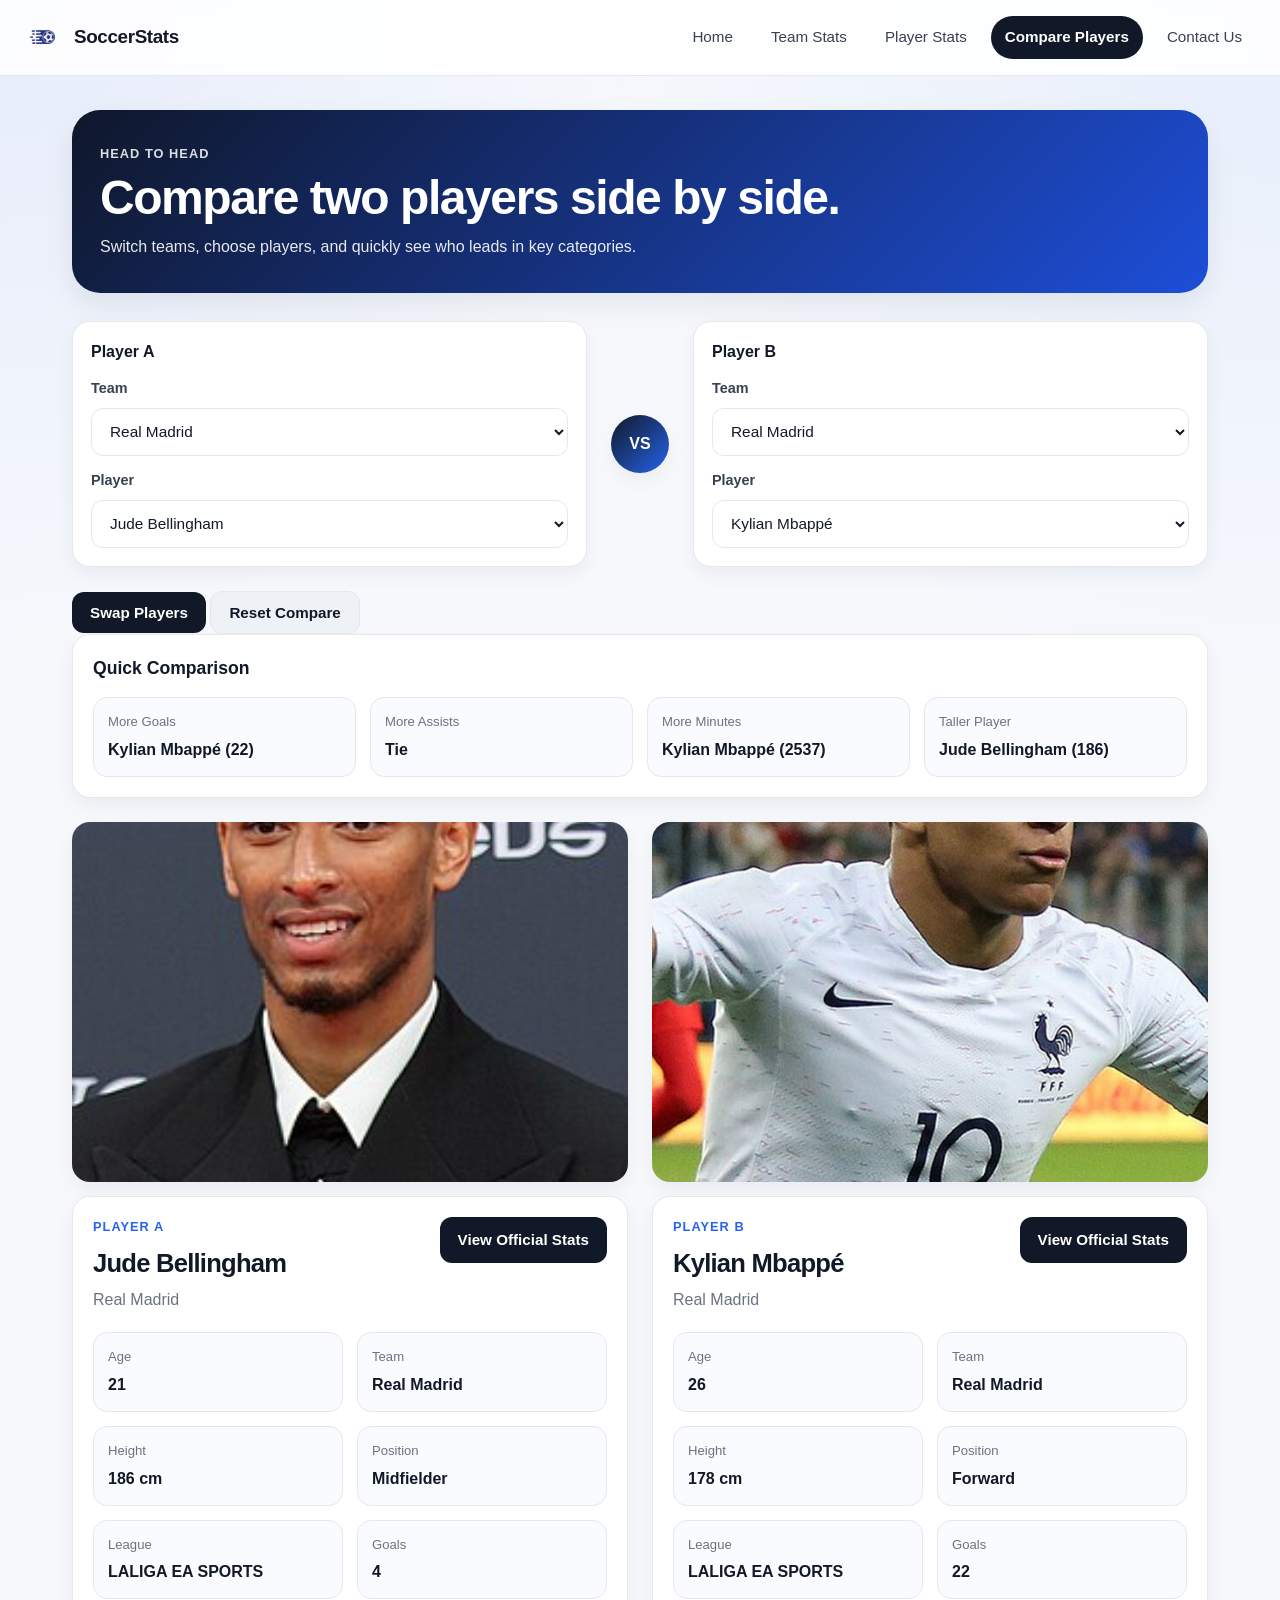
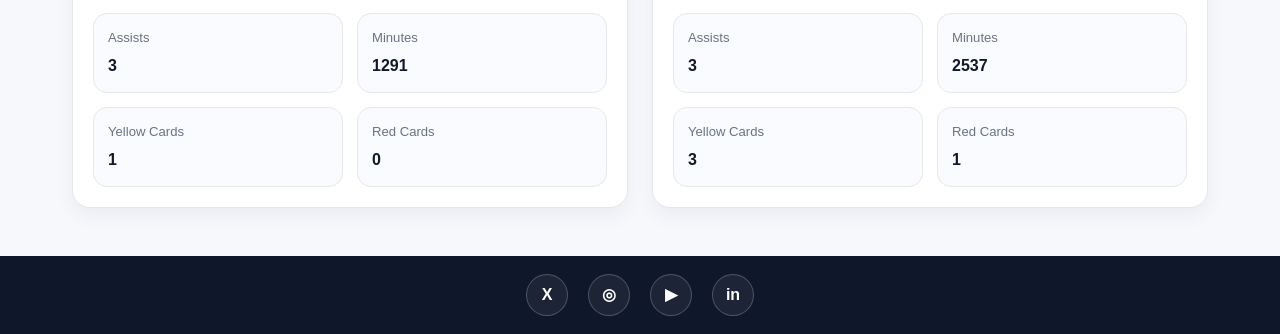
==== commit aa63627e: "Update print statement from 'Hello' to 'Goodbye'" ====
--- a/compare.html
+++ b/compare.html
@@ -56,6 +56,11 @@
           <select id="playerB" class="filter-select"></select>
         </div>
       </div>
+    </section>
+
+    <section class="compare-actions-bar" aria-label="Compare actions">
+      <button id="swapPlayersBtn" class="form-submit" type="button">Swap Players</button>
+      <button id="resetCompareBtn" class="form-reset" type="button">Reset Compare</button>
     </section>
 
     <section class="compare-summary-card">
@@ -184,6 +189,8 @@
     const teamB = document.getElementById("teamB");
     const playerA = document.getElementById("playerA");
     const playerB = document.getElementById("playerB");
+    const swapPlayersBtn = document.getElementById("swapPlayersBtn");
+    const resetCompareBtn = document.getElementById("resetCompareBtn");
 
     function populateTeamSelect(selectEl) {
       selectEl.innerHTML = "";
@@ -198,6 +205,7 @@
     function populatePlayerSelect(teamId, selectEl, defaultName = "") {
       const team = teams.find(t => t.id === teamId);
       selectEl.innerHTML = "";
+
       if (!team || !team.players.length) {
         const option = document.createElement("option");
         option.value = "";
@@ -230,6 +238,7 @@
     function renderCard(side, teamId, playerName) {
       const team = teams.find(t => t.id === teamId);
       const player = getPlayer(teamId, playerName);
+
       if (!team || !player) return;
 
       document.getElementById(`player${side}Photo`).src = player.image;
@@ -293,13 +302,40 @@
     playerA.addEventListener("change", refreshCompare);
     playerB.addEventListener("change", refreshCompare);
 
+    swapPlayersBtn.addEventListener("click", () => {
+      const currentTeamA = teamA.value;
+      const currentPlayerA = playerA.value;
+      const currentTeamB = teamB.value;
+      const currentPlayerB = playerB.value;
+
+      teamA.value = currentTeamB;
+      teamB.value = currentTeamA;
+
+      populatePlayerSelect(teamA.value, playerA, currentPlayerB);
+      populatePlayerSelect(teamB.value, playerB, currentPlayerA);
+
+      refreshCompare();
+    });
+
+    resetCompareBtn.addEventListener("click", () => {
+      teamA.value = "real-madrid";
+      teamB.value = "real-madrid";
+
+      populatePlayerSelect("real-madrid", playerA, "Jude Bellingham");
+      populatePlayerSelect("real-madrid", playerB, "Kylian Mbappé");
+
+      refreshCompare();
+    });
+
     populateTeamSelect(teamA);
     populateTeamSelect(teamB);
 
     teamA.value = "real-madrid";
     teamB.value = "real-madrid";
+
     populatePlayerSelect("real-madrid", playerA, "Jude Bellingham");
     populatePlayerSelect("real-madrid", playerB, "Kylian Mbappé");
+
     refreshCompare();
   </script>
 </body>
